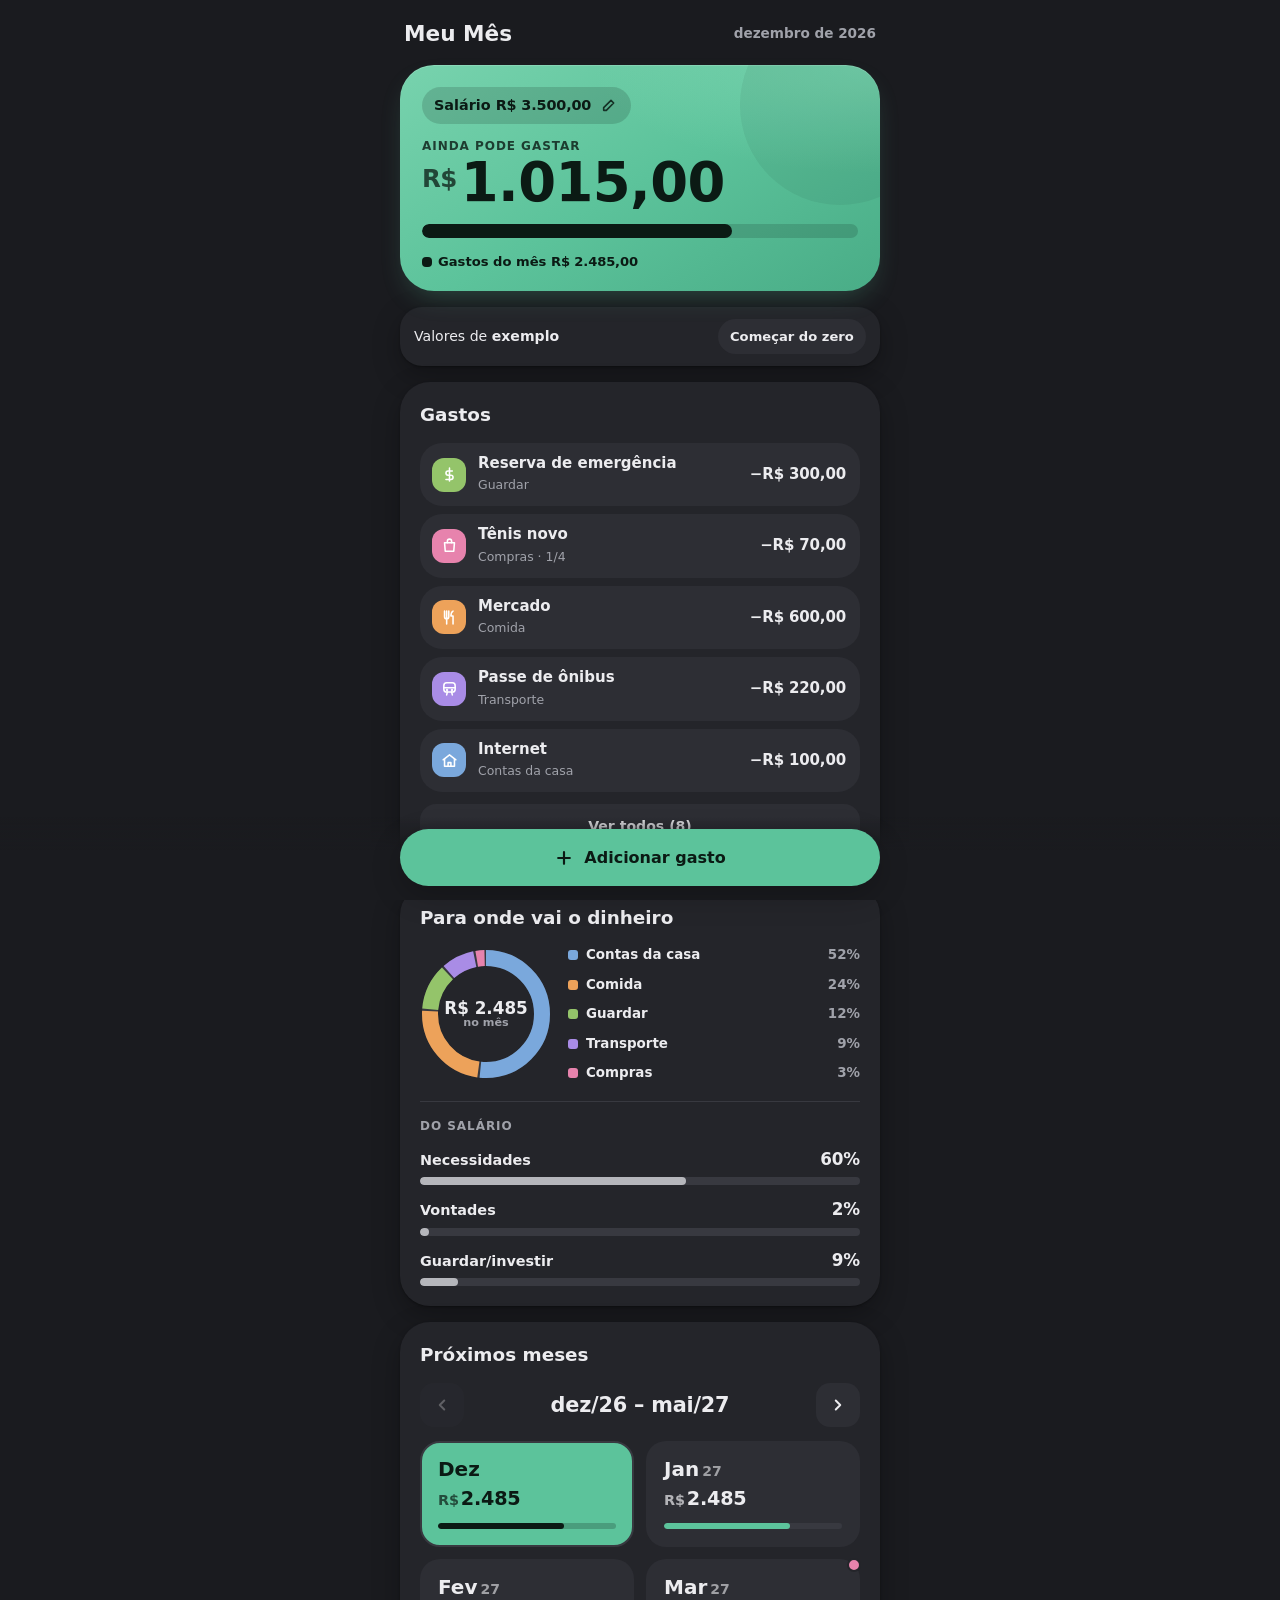
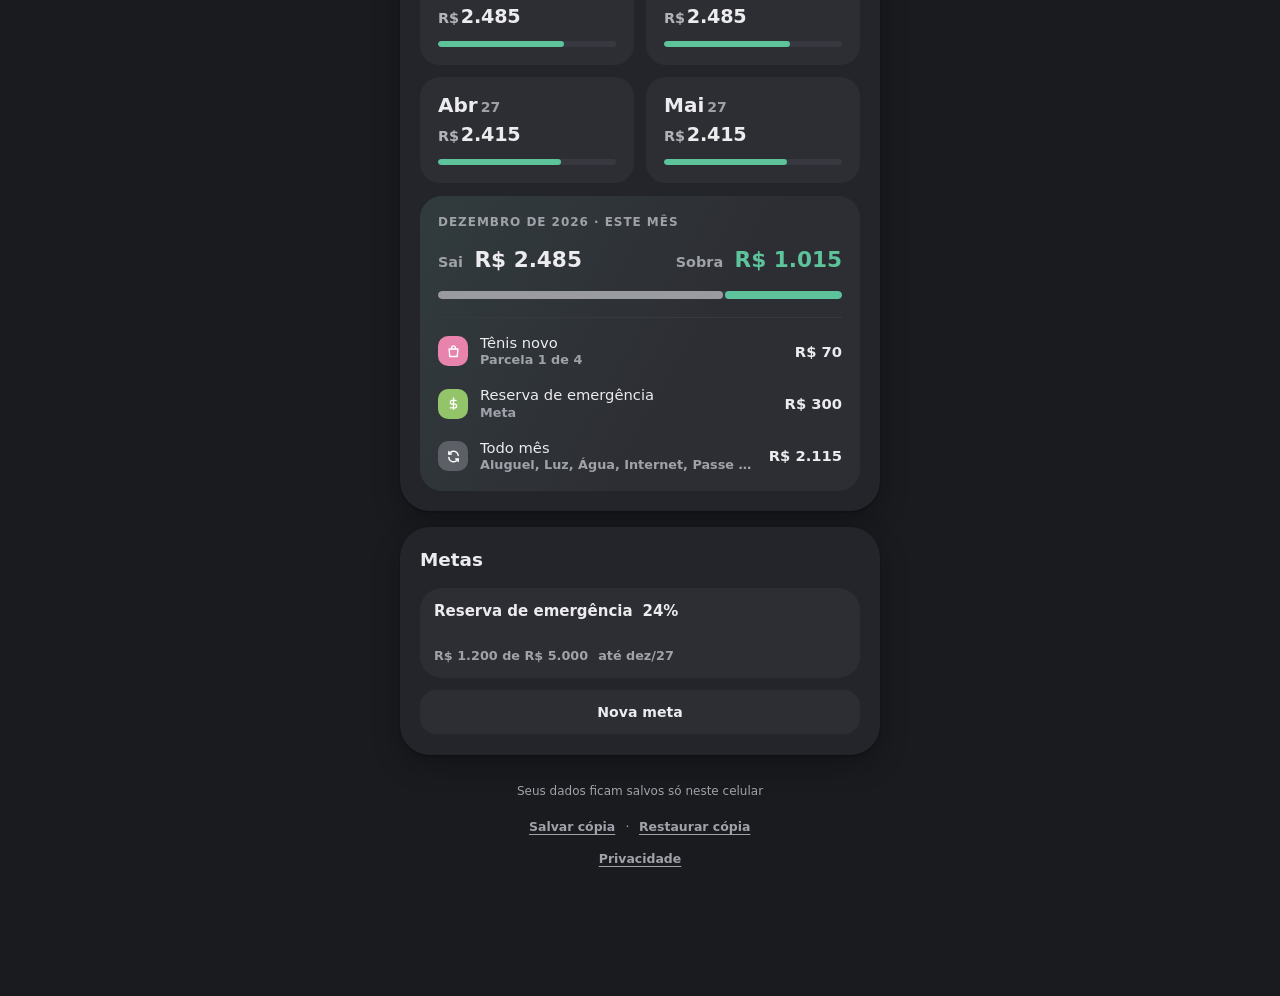
==== index.html @ 733c0461 "Meu Mês: app de controle do mês Código do app como está publicado hoje, num repositório novo, sem o " ====
<!doctype html>
<html lang="pt-BR">
<head>
<meta charset="utf-8">
<!-- segurança: o app só carrega o que vem do próprio site e não consegue mandar nada pra outro lugar -->
<meta http-equiv="Content-Security-Policy" content="default-src 'self'; script-src 'self'; style-src 'self' 'unsafe-inline'; img-src 'self'; font-src 'self'; connect-src 'self'; manifest-src 'self'; worker-src 'self'; object-src 'none'; base-uri 'none'; form-action 'none'">
<meta name="viewport" content="width=device-width,initial-scale=1,viewport-fit=cover,interactive-widget=resizes-content">
<meta name="theme-color" content="#1a1b1f">
<meta name="color-scheme" content="dark">
<meta name="description" content="Seu salário, seus gastos, pra onde vai o dinheiro, os próximos meses e suas metas.">
<meta name="apple-mobile-web-app-capable" content="yes">
<meta name="mobile-web-app-capable" content="yes">
<meta name="apple-mobile-web-app-status-bar-style" content="black-translucent">
<meta name="apple-mobile-web-app-title" content="Meu Mês">
<link rel="manifest" href="manifest.webmanifest">
<link rel="icon" type="image/png" sizes="192x192" href="icon-192.png">
<link rel="apple-touch-icon" href="apple-touch-icon.png">
<style>:root{padding-top:env(safe-area-inset-top,0px);padding-bottom:env(safe-area-inset-bottom,0px)}body{margin:0;font:14px system-ui,sans-serif}img{max-width:100%}[hidden]{display:none!important}</style>
<title>Meu Mês</title>
<link rel="stylesheet" href="fonts/fontes.css">
<style>
/* Layout: uma coluna de cartões bem arredondados, saldo no topo, ação fixa embaixo do polegar */
:root{
  --bg:#1a1b1f; --surface:#24252a; --surface-2:#2d2e34; --ink:#ececef; --muted:#a0a2aa; --line:#383940;
  --accent:#f1f1f3; --accent-ink:#141518; --accent-soft:#2a2b30;
  --hero:#5cc39b; --hero-hi:#93e2c0; --hero-lo:#3a9a76; --hero-ink:#0b1a14; --hero-neg:#663600; --warn:#e9a24e; --warn-soft:#3a2a16; --bad:#f0a750; --bad-soft:#3a2a16;
  --c-contas:#7aa8dc; --c-comida:#eda25a; --c-transporte:#a98ce6; --c-pessoal:#cfa58a; --c-compras:#e783ad; --c-lazer:#5cc6c0; --c-reserva:#94c46a; --c-investir:#dcbd6a;
  --c-saude:#66d0a0; --c-educacao:#97a3f2; --c-dividas:#a3afc2; --c-projetos:#cf93e3; --c-assinaturas:#5ec4e4; --c-outros:#5d5f67;
  --shadow:0 1px 2px rgba(0,0,0,.3),0 10px 28px rgba(0,0,0,.28);
  --display:"Bricolage Grotesque",ui-rounded,"SF Pro Rounded",system-ui,sans-serif;
  --body:"Plus Jakarta Sans",system-ui,-apple-system,"Segoe UI",sans-serif;
  --r-xl:30px; --r-lg:22px; --r-md:16px; --r-pill:999px;
  --spring:cubic-bezier(.34,1.56,.64,1);
  color-scheme:dark;
}

*{box-sizing:border-box}
body{background:var(--bg);color:var(--ink);font-family:var(--body);font-size:15px;line-height:1.45;-webkit-tap-highlight-color:transparent;
  padding-left:max(16px,env(safe-area-inset-left,0px));padding-right:max(16px,env(safe-area-inset-right,0px))}
.wrap{max-width:480px;margin:0 auto;padding-block:18px 120px;display:flex;flex-direction:column;gap:16px}
h1,h2,h3{font-family:var(--display);margin:0;text-wrap:balance}
.num{font-family:var(--display);font-variant-numeric:tabular-nums;letter-spacing:-.01em}
button{font:inherit;color:inherit;border:0;background:none;cursor:pointer}
button:focus-visible,input:focus-visible{outline:3px solid var(--accent);outline-offset:2px}

/* clique que afunda e volta */
.press{transition:transform .38s var(--spring),background-color .2s,box-shadow .2s;will-change:transform;touch-action:manipulation}
.press.down{transform:scale(.92);transition:transform .09s ease-out}
.press.down.soft{transform:scale(.97)}

.top{display:flex;align-items:center;justify-content:space-between;gap:12px;padding-inline:4px}
.top h1{font-size:1.35rem;font-weight:800}
.top .mes{color:var(--muted);font-size:.85rem;font-weight:600}

.card{background:var(--surface);border-radius:var(--r-xl);box-shadow:var(--shadow);padding:20px}

/* saldo */
.hero{background:radial-gradient(100% 80% at 100% 0%,color-mix(in srgb,var(--hero-hi) 45%,transparent) 0%,transparent 60%),linear-gradient(150deg,color-mix(in srgb,var(--hero-hi) 50%,var(--hero)) 0%,var(--hero) 50%,color-mix(in srgb,var(--hero-lo) 55%,var(--hero)) 100%);box-shadow:inset 0 1px 0 rgba(255,255,255,.16),0 12px 28px -10px color-mix(in srgb,var(--hero) 32%,transparent);color:var(--hero-ink);border-radius:34px;padding:22px 22px 20px;display:flex;flex-direction:column;gap:14px;position:relative;overflow:hidden}
.hero::after{content:"";position:absolute;right:-60px;top:-60px;width:200px;height:200px;border-radius:50%;background:currentColor;opacity:.06;pointer-events:none}
.sal-btn{display:flex;align-items:center;gap:10px;align-self:flex-start;background:rgba(0,0,0,.14);border-radius:var(--r-pill);padding:8px 14px 8px 12px;font-weight:600;font-size:.9rem;color:inherit}
.sal-btn svg{width:16px;height:16px;opacity:.85}
.lbl{font-size:.75rem;font-weight:700;letter-spacing:.08em;text-transform:uppercase;opacity:.8}
.big{font-size:clamp(2.6rem,12vw,3.4rem);font-weight:800;line-height:1}
.big small{font-size:.45em;font-weight:700;opacity:.75;margin-right:4px;vertical-align:.55em}
.bar{display:flex;height:14px;border-radius:var(--r-pill);overflow:hidden;background:color-mix(in srgb,currentColor 16%,transparent);gap:2px}
.bar span{display:block;height:100%;transition:width .7s cubic-bezier(.22,1,.36,1);border-radius:var(--r-pill)}
.bar .b-fix,.legend .i-fix{background:currentColor}
.legend{display:flex;flex-wrap:wrap;gap:6px 16px;font-size:.82rem;font-weight:600}
.legend i{display:inline-block;width:10px;height:10px;border-radius:4px;margin-right:6px;vertical-align:-1px}
.hero.neg .big{color:var(--hero-neg)}

.example{display:flex;gap:10px;align-items:center;background:var(--surface);box-shadow:var(--shadow);color:var(--ink);border-radius:var(--r-lg);padding:12px 14px;font-size:.88rem}
.example button{margin-left:auto;flex:none;background:var(--surface-2);border-radius:var(--r-pill);padding:8px 12px;font-weight:700;font-size:.82rem}

/* seções */
.sec-head{display:flex;align-items:center;gap:12px;width:100%;text-align:left}
.sec-head h2{font-size:1.15rem;font-weight:700}
.sec-head p{margin:2px 0 0;color:var(--muted);font-size:.85rem}
.sec-head .grow{flex:1;min-width:0}
.chev{width:38px;height:38px;border-radius:14px;background:var(--surface-2);display:grid;place-items:center;flex:none}
.chev svg{transition:transform .45s var(--spring)}
.open .chev svg{transform:rotate(180deg)}
.collapse{display:grid;grid-template-rows:0fr;transition:grid-template-rows .5s cubic-bezier(.22,1,.36,1)}
.open .collapse{grid-template-rows:1fr}
.collapse>div{overflow:hidden;min-height:0}

@keyframes rise{to{opacity:1;transform:none}}
.row .dot.investir{background:linear-gradient(140deg,#e2c46f,#8c6a1c)!important;box-shadow:inset 0 1px 0 rgba(255,255,255,.35)}

/* listas */
.list{display:flex;flex-direction:column;gap:8px;margin-top:14px}
.row{display:flex;align-items:center;gap:12px;padding:10px 14px 10px 12px;border-radius:var(--r-lg);background:var(--surface-2);animation:rise .4s cubic-bezier(.22,1,.36,1) both}
.row.leaving{animation:leave .3s ease-in forwards}
@keyframes leave{to{opacity:0;transform:scale(.9);height:0;padding-block:0;margin-block:-4px}}
.row .dot{width:34px;height:34px;border-radius:12px;display:grid;place-items:center;color:#fff;flex:none}
.row .dot svg{width:17px;height:17px}
.row .tx{flex:1;min-width:0}
.row .tx b{display:block;font-weight:600;overflow:hidden;text-overflow:ellipsis;white-space:nowrap}
.row .tx span{font-size:.78rem;color:var(--muted)}
.row .val{font-weight:700}
.x{width:34px;height:34px;border-radius:12px;display:grid;place-items:center;color:var(--muted);flex:none}
.x:hover{background:var(--line)}
.empty{color:var(--muted);font-size:.88rem;padding:14px;border:2px dashed var(--line);border-radius:var(--r-lg);text-align:center}
.mini-actions{display:flex;gap:8px;margin-top:12px;flex-wrap:wrap}
.chip-btn{background:var(--surface-2);border-radius:var(--r-pill);padding:10px 14px;font-weight:600;font-size:.86rem;display:inline-flex;gap:6px;align-items:center}
.chip-btn svg{width:16px;height:16px}
.chip-btn.primary{background:var(--accent-soft);color:var(--ink)}

/* barra inferior */
.dock{position:fixed;left:0;right:0;bottom:0;padding:12px max(16px,env(safe-area-inset-right,0px)) calc(14px + env(safe-area-inset-bottom,0px)) max(16px,env(safe-area-inset-left,0px));
  background:linear-gradient(to top,var(--bg) 60%,transparent);z-index:5}
.dock .in{max-width:480px;margin:0 auto;display:flex;gap:10px}
.fab{flex:1;background:var(--hero);color:var(--hero-ink);border-radius:var(--r-pill);padding:17px 20px;font-weight:700;font-size:1rem;display:flex;align-items:center;justify-content:center;gap:10px;box-shadow:0 10px 30px rgba(0,0,0,.22)}
.fab svg{width:20px;height:20px}
.fab.ghost{flex:none;width:58px;padding:0;background:var(--surface);color:var(--ink);box-shadow:var(--shadow)}

/* bottom sheet */
.scrim{position:fixed;inset:0;background:rgba(0,0,0,.45);opacity:0;pointer-events:none;transition:opacity .3s;z-index:20}
.scrim.on{opacity:1;pointer-events:auto}
/* com o teclado do celular aberto, a janela fica em cima dele (--teclado) e nunca mais alta que o que sobra de tela (--visivel) */
.sheet{position:fixed;left:0;right:0;bottom:var(--teclado,0px);z-index:21;transform:translateY(105%);visibility:hidden;transition:transform .5s cubic-bezier(.22,1,.36,1),visibility 0s .5s,bottom .25s ease-out;
  padding-left:env(safe-area-inset-left,0px);padding-right:env(safe-area-inset-right,0px)}
.sheet.on{transform:none;visibility:visible;transition:transform .5s cubic-bezier(.22,1,.36,1),bottom .25s ease-out}
.sheet .in{max-width:520px;margin:0 auto;background:var(--surface);border-radius:32px 32px 0 0;padding:10px 20px calc(22px + env(safe-area-inset-bottom,0px));display:flex;flex-direction:column;gap:16px;max-height:min(88vh,calc(var(--visivel,100vh) - 16px));overflow:auto}
.teclado .sheet .in{padding-bottom:16px}
.grab{width:44px;height:5px;border-radius:9px;background:var(--line);margin:4px auto 0}
.sheet h3{font-size:1.3rem}
.seg{display:flex;background:var(--surface-2);border-radius:var(--r-pill);padding:4px;position:relative}
.seg button{flex:1;padding:11px 8px;border-radius:var(--r-pill);font-weight:700;font-size:.88rem;position:relative;z-index:1;color:var(--muted);transition:color .25s}
.seg button[aria-pressed="true"]{color:var(--ink)}
.seg .pill{position:absolute;top:4px;bottom:4px;left:4px;width:calc(50% - 4px);background:var(--surface);border-radius:var(--r-pill);box-shadow:var(--shadow);transition:transform .42s cubic-bezier(.34,1.12,.64,1)}
.seg.right .pill{transform:translateX(100%)}
.seg.three .pill{width:calc((100% - 8px)/3)}
.seg.three button{padding-inline:4px;font-size:.84rem}
.field{display:flex;flex-direction:column;gap:6px}
.field label{font-size:.8rem;font-weight:700;color:var(--muted)}
.field input{font:inherit;color:var(--ink);background:var(--surface-2);border:2px solid transparent;border-radius:var(--r-md);padding:14px 16px;font-size:1rem;width:100%;transition:border-color .2s}
.field input:focus{border-color:var(--accent);outline:none}
.money{position:relative}
.money span{position:absolute;left:16px;top:50%;transform:translateY(-50%);font-weight:700;color:var(--muted);font-family:var(--display);font-size:1.3rem}
.money input{padding-left:52px;font-family:var(--display);font-size:1.6rem;font-weight:700}
.chips{display:flex;flex-wrap:wrap;gap:8px}
.chips button{display:inline-flex;align-items:center;gap:7px;padding:9px 13px 9px 9px;border-radius:var(--r-pill);background:var(--surface-2);font-weight:600;font-size:.86rem;border:2px solid transparent}
.chips button i{width:22px;height:22px;border-radius:8px;display:grid;place-items:center;color:#fff}
.chips button i svg{width:13px;height:13px}
/* a área escolhida fica na cor dela; o foco do teclado é tracejado, pra não parecer escolhida */
.chips button[aria-pressed="true"]{border-color:var(--cc,var(--ink));background:color-mix(in srgb,var(--cc,var(--ink)) 24%,var(--surface-2));font-weight:700}
.chips button:focus-visible{outline:2px dashed var(--muted);outline-offset:3px}
.chips button.realce{animation:realce .6s var(--spring)}
@keyframes realce{40%{transform:scale(1.08)}}
#gAreaLbl.pick{color:var(--warn)}
.go{background:var(--hero);color:var(--hero-ink);border-radius:var(--r-pill);padding:17px;font-weight:700;font-size:1rem}
.go:disabled{opacity:.45}

.toast{position:fixed;left:50%;bottom:calc(96px + env(safe-area-inset-bottom,0px));transform:translate(-50%,20px);opacity:0;background:var(--ink);color:var(--bg);padding:11px 18px;border-radius:var(--r-pill);font-weight:600;font-size:.88rem;transition:all .4s var(--spring);z-index:30;pointer-events:none;white-space:nowrap}
.toast.on{opacity:1;transform:translate(-50%,0)}
.teclado .toast{bottom:calc(var(--teclado) + 16px)}
.save{font-size:.75rem;color:var(--muted);text-align:center}
.save.erro{color:var(--bad);font-weight:700}


/* planejar */
[hidden]{display:none!important}
.plan-body{display:flex;flex-direction:column;gap:14px;margin-top:14px}
.row2{display:grid;grid-template-columns:1fr 1fr;gap:10px}
.row2>*{min-width:0}
.field select{font:inherit;color:var(--ink);background:var(--surface-2);border:2px solid transparent;border-radius:var(--r-md);padding:14px 16px;font-size:1rem;width:100%;-webkit-appearance:none;appearance:none}
.field select:focus{border-color:var(--accent);outline:none}
.field input[type="month"]{min-height:54px}
.field .opt{font-weight:500;opacity:.75}
.pctf{position:relative}
.pctf input{padding-right:64px}
.pctf span{position:absolute;right:14px;top:50%;transform:translateY(-50%);font-size:.8rem;font-weight:700;color:var(--muted);pointer-events:none}
.stepper{display:flex;align-items:center;gap:6px;background:var(--surface-2);border-radius:var(--r-md);padding:5px}
.stepper button{width:44px;height:44px;border-radius:13px;background:var(--surface);display:grid;place-items:center;flex:none;box-shadow:var(--shadow)}
.stepper button svg{width:18px;height:18px}
.stepper output{flex:1;text-align:center;font-family:var(--display);font-weight:800;font-size:1.35rem;font-variant-numeric:tabular-nums}
.res{border-radius:var(--r-lg);padding:16px;background:linear-gradient(120deg,color-mix(in srgb,var(--hero) 9%,var(--surface-2)),var(--surface-2) 60%);display:flex;flex-direction:column;gap:6px;min-width:0}
.res .lbl{color:var(--muted);opacity:1}
.big2{font-family:var(--display);font-size:clamp(1.8rem,8.5vw,2.3rem);font-weight:800;line-height:1.05}
.res p{margin:0;color:var(--muted);font-size:.86rem}
.res p b{color:var(--ink)}
/* meta: o mês no meio e, embaixo, um andar pra cada coisa, separados por uma linha; o último é quanto sobra */
#tRes>.lbl,#tRes>.big2{text-align:center}
.andares{margin-top:8px}
.andares>div{display:flex;justify-content:space-between;align-items:baseline;gap:12px;padding:11px 2px;border-top:1px solid var(--line)}
.andares span{font-size:.9rem;font-weight:600;color:var(--muted)}
.andares b{font-size:1.15rem;font-weight:800;white-space:nowrap}
.andares .fim b{color:var(--hero)}
.andares .neg b{color:var(--bad)}
.chart{display:flex;align-items:flex-end;gap:3px;height:96px;margin-top:8px}
.chart span{flex:1;min-width:2px;border-radius:6px 6px 3px 3px;transition:height .6s cubic-bezier(.22,1,.36,1)}
.chart-x{display:flex;justify-content:space-between;font-size:.72rem;color:var(--muted);font-weight:600}
.leg2{display:flex;gap:14px;font-size:.78rem;color:var(--muted);font-weight:600;flex-wrap:wrap}
.leg2 i{display:inline-block;width:10px;height:10px;border-radius:4px;margin-right:6px;vertical-align:-1px}

.row.off{opacity:.55}
.mes-btn{display:flex;align-items:center;gap:10px;width:100%;background:var(--surface-2);border-radius:var(--r-md);padding:15px 16px;font-weight:600;font-size:1rem;text-align:left;border:2px solid transparent}
/* o mês quebra linha em tela estreita em vez de sumir cortado */
.mes-btn span{flex:1;min-width:0;overflow-wrap:break-word}
.mes-btn span::first-letter{text-transform:uppercase}
.mes-btn svg{width:19px;height:19px;color:var(--muted);flex:none}
.ano-nav{display:flex;align-items:center;justify-content:space-between;gap:10px}
.ano-nav b{font-family:var(--display);font-size:clamp(1.05rem,5vw,1.3rem);font-weight:800;white-space:nowrap}
.nav{width:44px;height:44px;border-radius:14px;background:var(--surface-2);display:grid;place-items:center;flex:none}
.nav svg{width:18px;height:18px}
.nav:disabled{opacity:.3}
/* tela bem estreita: botões e texto menores pra o período caber entre as setas */
@media (max-width:320px){.ano-nav{gap:6px}.ano-nav .nav{width:36px;height:36px;border-radius:12px}.ano-nav b{font-size:.92rem}}
.meses{display:grid;grid-template-columns:repeat(3,1fr);gap:8px}
.meses button{border-radius:var(--r-md);background:var(--surface-2);padding:15px 0;font-weight:700;font-size:.95rem;text-transform:capitalize;border:2px solid transparent}
.meses button.hoje{border-color:var(--line)}
.meses button.sel{background:var(--hero);color:var(--hero-ink)}
.meses button:disabled{opacity:.3}
.res .big2.neg{color:var(--bad)}
/* detalhe do mês: numa linha, quanto sai e quanto sobra; a barra embaixo mostra a proporção.
   Os dois ficam sempre lado a lado: quando não cabem, o app diminui um pouco a letra (só numa tela estreita demais um desce) */
#cDet{gap:12px;padding:18px}
.dres{display:flex;justify-content:space-between;align-items:baseline;gap:1.1em;font-size:.9rem;font-weight:600;color:var(--muted)}
.dres>span{white-space:nowrap}
.dres.quebra{flex-wrap:wrap;row-gap:4px}
.dres b{margin-left:.3em;font-family:var(--display);font-size:1.5em;font-weight:800;color:var(--ink);font-variant-numeric:tabular-nums}
.dres .sb b{color:var(--hero)}
.dres.neg .sb b{color:var(--bad)}
.split-bar{display:flex;gap:2px;height:8px;border-radius:var(--r-pill);overflow:hidden;background:var(--line);margin:4px 0 2px}
.split-bar span{display:block;height:100%;border-radius:var(--r-pill);transition:width .6s cubic-bezier(.22,1,.36,1)}
.d-gasto{background:color-mix(in srgb,var(--ink) 55%,transparent)}
.d-sobra{background:var(--hero)}
.d-falta{background:var(--bad)}
/* os gastos do mês: um embaixo do outro, com folga, separados do resumo por uma linha */
.mini{display:flex;flex-direction:column;gap:18px;margin-top:4px;padding-top:16px;border-top:1px solid var(--line)}
.mini div{display:flex;align-items:center;gap:12px;font-size:.92rem;min-width:0}
.mini i{width:30px;height:30px;border-radius:10px;display:grid;place-items:center;color:#fff;flex:none}
.mini i svg{width:15px;height:15px}
.mini .t{flex:1;min-width:0;display:flex;flex-direction:column;line-height:1.25;overflow-wrap:break-word}
.mini .t small{font-size:.8rem;color:var(--muted);font-weight:600}
/* nada some cortado: o nome quebra linha; só a lista do "Todo mês" termina em reticências */
.mini .t small.lista{white-space:nowrap;overflow:hidden;text-overflow:ellipsis}
@media (max-width:340px){.mini i{display:none}}
.mini b{font-variant-numeric:tabular-nums;white-space:nowrap}
.sub-h{font-size:1.05rem;font-weight:700;margin-top:6px}
.money.sm input{font-size:1.2rem;padding-left:46px}
.money.sm span{font-size:1rem}

.sheet-top{display:flex;align-items:center;gap:12px;min-width:0}
.sheet-top h3{flex:1;min-width:0}
.back{display:inline-flex;align-items:center;gap:4px;background:var(--surface-2);border-radius:var(--r-pill);padding:9px 14px 9px 9px;font-weight:700;font-size:.88rem;flex:none}
.back svg{width:18px;height:18px}
.sheet .in{box-shadow:0 -12px 40px rgba(0,0,0,.12);transform-origin:50% 0;transition:transform .45s cubic-bezier(.22,1,.36,1),filter .45s}
/* janela que ficou atrás de outra: recua e apaga um pouco */
.sheet.atras{pointer-events:none}
.sheet.atras .in{transform:scale(.94) translateY(-10px);filter:brightness(.55)}
/* janelas do gasto: o Voltar e o botão principal ficam sempre à vista; só o meio rola */
.sheet .in.fixo{overflow:hidden}
.fixo .corpo{flex:1 1 auto;min-height:0;overflow:auto;display:flex;flex-direction:column;gap:16px;margin:-4px -20px;padding:4px 20px}
.fixo .pe{flex:none;display:flex;flex-direction:column;gap:12px}
.fixo .corpo.mais{-webkit-mask-image:linear-gradient(#000 calc(100% - 36px),transparent);mask-image:linear-gradient(#000 calc(100% - 36px),transparent)}
#gVMLbl{font-size:.88rem}
#gVMLbl b{color:var(--ink);font-family:var(--display);font-weight:800}
.parc-opts{display:flex;flex-direction:column;gap:14px}
.parc-res{display:flex;flex-direction:column;gap:10px;border-radius:var(--r-md);padding:16px 18px;background:linear-gradient(120deg,color-mix(in srgb,var(--hero) 9%,var(--surface-2)),var(--surface-2) 60%);font-size:.98rem;color:var(--muted)}
.parc-res[hidden]{display:none}
.parc-res>b{color:var(--ink);font-family:var(--display);font-size:1.4rem;line-height:1.15}
.parc-res .pr-l{display:flex;flex-wrap:wrap;justify-content:space-between;align-items:center;gap:6px 16px}
.parc-res .pr-l b{color:var(--ink);font-weight:700}
.parc-res .pr-m{display:inline-flex;align-items:center;gap:6px;font-weight:700;color:var(--ink);white-space:nowrap}
.parc-res .pr-m svg{width:17px;height:17px;color:var(--muted)}
.parc-res small{font-size:.86rem}
.so-leitor{position:absolute;width:1px;height:1px;overflow:hidden;clip-path:inset(50%);white-space:nowrap}
/* como você paga: mais espaço entre as partes e letra maior, pra ler sem esforço */
#sheetPag .corpo,#sheetPag .parc-opts{gap:30px}
#sheetPag .field{gap:10px}
#sheetPag .field label{font-size:.92rem}
/* o valor em destaque, pra ver bem o número, com mais folga até os botões */
#sheetPag #gVMF{gap:14px}
#sheetPag #gVMLbl{font-size:1.12rem}
#sheetPag #gVMLbl b{font-family:var(--display);font-size:1.15em;color:var(--ink)}
#sheetPag .seg button{padding-block:14px}
#sheetPag .seg:not(.three) button{font-size:.95rem}
.sec-head{padding:0}
.ver-todos{display:block;width:100%;margin-top:12px;padding:12px;border-radius:var(--r-md);background:var(--surface-2);font-weight:700;font-size:.88rem;color:var(--ink)}

/* para onde vai o dinheiro */
.onde{display:grid;grid-template-columns:132px 1fr;gap:16px;align-items:center;margin-top:14px}
.donut{position:relative;width:132px;height:132px}
.donut svg{width:100%;height:100%;transform:rotate(-90deg)}
.donut circle{fill:none;stroke-width:16;transition:stroke-dasharray .6s cubic-bezier(.22,1,.36,1),stroke-dashoffset .6s cubic-bezier(.22,1,.36,1)}
.donut .c{position:absolute;inset:0;display:flex;flex-direction:column;align-items:center;justify-content:center;text-align:center;line-height:1.1}
.donut .c b{font-family:var(--display);font-weight:800;font-size:1.05rem;font-variant-numeric:tabular-nums}
.donut .c span{font-size:.7rem;color:var(--muted);font-weight:600}
.leg-onde{display:flex;flex-direction:column;gap:10px;min-width:0;margin:0;padding:0;list-style:none}
.leg-onde li{display:flex;align-items:center;gap:8px;min-width:0}
.leg-onde i{width:10px;height:10px;border-radius:3px;flex:none}
.leg-onde b{flex:1;min-width:0;font-size:.84rem;font-weight:700;overflow:hidden;text-overflow:ellipsis;white-space:nowrap}
.leg-onde small{font-size:.84rem;color:var(--muted);font-weight:700;font-variant-numeric:tabular-nums;white-space:nowrap}
.onde .empty{grid-column:1/-1}
/* tela estreita: a rosca diminui pra legenda caber inteira e, mais estreita ainda, a legenda vai pra baixo */
@media (max-width:380px){.onde{grid-template-columns:116px 1fr;gap:14px}.donut{width:116px;height:116px}.donut .c b{font-size:.95rem}}
@media (max-width:340px){.onde{grid-template-columns:1fr;justify-items:center}.leg-onde{width:100%}}
/* embaixo da rosca: uma barra por grupo; a barra inteira é o salário e enche até a porcentagem que o grupo leva */
.grupos{display:flex;flex-direction:column;gap:12px;margin-top:18px;padding-top:16px;border-top:1px solid var(--line)}
.grupos .lbl{color:var(--muted);opacity:1}
.gb .gl{display:flex;justify-content:space-between;align-items:baseline;gap:8px;font-size:.9rem;font-weight:700}
.gb .gl b{font-size:1.05rem;font-weight:800;white-space:nowrap}
.gb .gt{height:8px;border-radius:var(--r-pill);background:var(--line);margin-top:6px;overflow:hidden}
.gb .gt span{display:block;height:100%;border-radius:inherit;background:var(--ink);opacity:.7;transition:width .6s cubic-bezier(.22,1,.36,1)}
.gb.over .gl b{color:var(--bad)}
.gb.over .gt span{background:var(--bad);opacity:1}

/* próximos meses: um cartão por mês com quanto sai; um pontinho no canto marca o mês em que acaba parcela ou bate meta */
.cmeses{display:grid;grid-template-columns:repeat(2,1fr);gap:12px}
.cmeses button{position:relative;display:flex;flex-direction:column;align-items:flex-start;gap:5px;min-width:0;padding:15px 16px 16px;border-radius:20px;background:var(--surface-2);border:2px solid transparent;text-align:left}
.cmeses button.hoje{border-color:var(--line)}
.cmeses .cm{font-family:var(--display);font-size:1.25rem;font-weight:800;line-height:1.1;text-transform:capitalize}
.cmeses .cm small{font-size:.7em;font-weight:700;opacity:.6;margin-left:3px}
.cmeses .cv{font-size:clamp(1rem,4.6vw,1.2rem);font-weight:700;white-space:nowrap;max-width:100%}
.cmeses .cv small{font-size:.75em;opacity:.7;margin-right:2px}
.cmeses .cv.over{color:var(--bad)}
.cmeses .cmt{display:block;align-self:stretch;height:6px;border-radius:9px;background:var(--line);overflow:hidden;margin-top:5px}
.cmeses .cmt span{display:block;height:100%;border-radius:inherit;background:var(--hero);transition:width .5s cubic-bezier(.22,1,.36,1)}
.cmeses .cmt span.over{background:var(--bad)}
.cmeses .cdots{position:absolute;top:-3px;right:-3px;display:flex;gap:2px}
.cmeses .cdots i{width:14px;height:14px;border-radius:50%;background:var(--c-compras);border:2px solid var(--surface)}
.cmeses .cdots i.cmeta{background:var(--c-investir)}
.cmeses button.sel{background:var(--hero);color:var(--hero-ink)}
.cmeses button.sel .cv.over{color:var(--hero-neg)}
.cmeses button.sel .cmt{background:color-mix(in srgb,currentColor 22%,transparent)}
.cmeses button.sel .cmt span{background:currentColor}
.cmeses button.sel .cmt span.over{background:var(--hero-neg)}

/* janela de gasto */
/* o quanto sobra: maior e com folga do botão */
.depois{margin:4px 0 14px;font-size:1.05rem;color:var(--muted);text-align:center;min-height:1.3em}
.depois:empty{display:none}
.depois b{color:var(--ink);font-size:1.1em}
.depois.neg,.depois.neg b{color:var(--bad)}
.apagar{padding:12px;border-radius:var(--r-pill);font-weight:700;font-size:.92rem;color:var(--bad);margin-top:-6px}
@media (prefers-reduced-motion:reduce){*,*::before,*::after{animation-duration:.01ms!important;transition-duration:.01ms!important}}

.row{cursor:pointer}
.row .val{white-space:nowrap;flex:none}
.chip-btn:disabled{opacity:.45;cursor:default}
.toast{white-space:normal;width:max-content;max-width:calc(100vw - 32px);text-align:center}
.toast.on.acao{pointer-events:auto}
.toast.acao{display:flex;align-items:center;gap:12px;padding:8px 8px 8px 18px}
.toast button{background:color-mix(in srgb,currentColor 16%,transparent);border-radius:var(--r-pill);padding:7px 13px;font-weight:800;color:inherit}
.stepper button{-webkit-user-select:none;user-select:none;-webkit-touch-callout:none}
.hero .add-sal{align-self:flex-start;background:var(--hero-ink);color:var(--hero);border-radius:var(--r-pill);padding:10px 16px;font-weight:700;font-size:.9rem}

.install{display:flex;gap:10px;align-items:center;background:var(--surface);box-shadow:var(--shadow);border-radius:var(--r-lg);padding:12px 14px;font-size:.88rem}
.install.passos{align-items:flex-start}
.install .it{flex:1;min-width:0;line-height:1.4}
.install b{font-weight:700}
.install ol{margin:6px 0 0;padding-left:1.25em;display:grid;gap:5px}
.install .ic{display:inline-grid;place-items:center;width:22px;height:22px;border-radius:7px;background:var(--surface-2);vertical-align:-6px;margin-inline:1px}
.install .ic svg{width:14px;height:14px}
.install .go{padding:10px 16px;font-size:.88rem;flex:none}
.install.passos .x{margin-top:-4px}
.copia #instLinkBox{display:contents}

/* lembrete de guardar, logo abaixo do saldo */
.lembrete{display:grid;grid-template-columns:auto 1fr auto;gap:8px 12px;align-items:center;background:var(--surface);box-shadow:var(--shadow);border-radius:var(--r-lg);padding:12px 6px 12px 12px}
.lembrete .li{width:36px;height:36px;border-radius:12px;display:grid;place-items:center;color:#fff;background:var(--c-reserva);grid-row:span 2;align-self:start}
.lembrete .li svg{width:18px;height:18px}
.lembrete p{margin:0;font-size:.88rem;font-weight:600;line-height:1.35}
.lembrete .x{grid-row:span 2;align-self:start;margin-top:-4px}
.lembrete .sim{grid-column:2;justify-self:start;background:var(--hero);color:var(--hero-ink);border-radius:var(--r-pill);padding:9px 15px;font-weight:700;font-size:.86rem}

/* metas salvas */
.metas{display:flex;flex-direction:column;gap:8px;margin-top:14px}
.meta{display:flex;flex-direction:column;gap:8px;width:100%;text-align:left;padding:13px 14px;border-radius:var(--r-lg);background:var(--surface-2)}
.meta .mt,.meta .ms{display:flex;justify-content:space-between;align-items:baseline;gap:10px;min-width:0}
.meta .mt b{font-weight:700;overflow:hidden;text-overflow:ellipsis;white-space:nowrap;min-width:0}
.meta .mt .num{font-weight:800;flex:none}
.meta .mbar{display:block;height:8px;border-radius:var(--r-pill);background:var(--line);overflow:hidden}
.meta .mbar span{display:block;height:100%;border-radius:inherit;transition:width .6s cubic-bezier(.22,1,.36,1)}
.meta .ms{font-size:.8rem;color:var(--muted);font-weight:600}
.meta .ms span:last-child{flex:none}
.meta.feita .mt .num{color:var(--hero)}
.metas .empty{text-align:left}

/* cópia de segurança, discreta no rodapé */
.copia{display:flex;justify-content:center;align-items:center;gap:4px;margin-top:-18px;font-size:.78rem;color:var(--muted)}
.copia button{padding:8px 6px;font-weight:700;color:var(--muted);text-decoration:underline;text-underline-offset:3px}
/* no app instalado a cópia some. O Restaurar fica enquanto o app ainda não tem nada da pessoa (no iPhone ele não vê o que ficou no Safari),
   e os dois voltam se o celular não deixar salvar, que aí a cópia é o jeito de não perder nada */
.instalado .save:not(.erro)+.copia:not(.novo),.instalado .save:not(.erro)+.copia #bkSalvar,.instalado .save:not(.erro)+.copia #bkSalvar+span{display:none}
/* link da privacidade: fica sempre, até no app instalado */
.priv{margin:-18px 0 0;text-align:center;font-size:.78rem}
.priv a{display:inline-block;padding:8px 6px;font-weight:700;color:var(--muted);text-decoration:underline;text-underline-offset:3px}
</style>

</head>
<body>
<div class="wrap">
  <header class="top">
    <h1>Meu Mês</h1>
    <span class="mes" id="mes"></span>
  </header>


  <div class="install" id="inst" hidden>
    <div class="it" id="instTx"></div>
    <button class="go press" type="button" id="instBtn" hidden>Instalar</button>
    <button class="x press" type="button" id="instX" aria-label="Fechar"><svg width="16" height="16" viewBox="0 0 24 24" fill="none" stroke="currentColor" stroke-width="2.6" stroke-linecap="round"><path d="M6 6l12 12M18 6 6 18"/></svg></button>
  </div>
  <section class="hero" id="hero">
    <button class="sal-btn press" id="salBtn" type="button" aria-label="Editar salário">
      <span>Salário <span class="num" id="salTxt"></span></span>
      <svg viewBox="0 0 24 24" fill="none" stroke="currentColor" stroke-width="2.4" stroke-linecap="round" stroke-linejoin="round"><path d="M4 20h4L19 9l-4-4L4 16v4z"/></svg>
    </button>
    <div>
      <div class="lbl" id="livreLbl">Ainda pode gastar</div>
      <div class="big num" id="livre"></div>
    </div>
    <button class="add-sal press" id="addSal" type="button" hidden>Colocar meu salário</button>
    <div class="bar" aria-hidden="true"><span class="b-fix" id="bFix"></span></div>
    <div class="legend"><span><i class="i-fix"></i>Gastos do mês <span class="num" id="lFix"></span></span></div>
  </section>

  <div class="example" id="exBox" hidden>
    <span>Valores de <b>exemplo</b></span>
    <button class="press" id="exClear" type="button">Começar do zero</button>
  </div>

  <!-- aparece só enquanto o mês não tem nada pra guardar -->
  <div class="lembrete" id="lembrete" hidden>
    <span class="li"><svg viewBox="0 0 24 24" fill="none" stroke="currentColor" stroke-width="2.2" stroke-linecap="round" stroke-linejoin="round"><path d="M12 3v18M16 7H10a3 3 0 0 0 0 6h4a3 3 0 0 1 0 6H7"/></svg></span>
    <p>Guarde um pouco este mês</p>
    <button class="x press" type="button" id="lemX" aria-label="Agora não"><svg width="16" height="16" viewBox="0 0 24 24" fill="none" stroke="currentColor" stroke-width="2.6" stroke-linecap="round"><path d="M6 6l12 12M18 6 6 18"/></svg></button>
    <button class="sim press" type="button" id="lemSim"></button>
  </div>

  <section class="card">
    <div class="sec-head">
      <div class="grow">
        <h2>Gastos</h2>
      </div>
    </div>
    <div class="list" id="fixList"></div>
    <button class="ver-todos press soft" type="button" id="fixMais" hidden></button>
  </section>

  <!-- para onde vai o dinheiro: rosca por área + quanto do salário vai pra cada grupo -->
  <section class="card">
    <div class="sec-head">
      <div class="grow">
        <h2>Para onde vai o dinheiro</h2>
      </div>
    </div>
    <div class="onde" id="onde"></div>
    <div class="grupos" id="grupos"></div>
  </section>

  <section class="card">
    <div class="sec-head">
      <div class="grow">
        <h2>Próximos meses</h2>
      </div>
    </div>
    <div class="plan-body">
      <div class="ano-nav">
        <button type="button" class="nav press" id="cPrev" aria-label="Meses anteriores"><svg viewBox="0 0 24 24" fill="none" stroke="currentColor" stroke-width="2.6" stroke-linecap="round" stroke-linejoin="round"><path d="m15 6-6 6 6 6"/></svg></button>
        <b class="num" id="cAno"></b>
        <button type="button" class="nav press" id="cNext" aria-label="Próximos meses"><svg viewBox="0 0 24 24" fill="none" stroke="currentColor" stroke-width="2.6" stroke-linecap="round" stroke-linejoin="round"><path d="m9 6 6 6-6 6"/></svg></button>
      </div>
      <div class="cmeses" id="cGrid"></div>
      <div class="res" id="cDet" aria-live="polite"></div>
    </div>
  </section>

  <section class="card" id="metaCard">
    <div class="sec-head">
      <div class="grow">
        <h2>Metas</h2>
      </div>
    </div>
    <div class="metas" id="metas"></div>
    <button class="ver-todos press soft" type="button" id="metaNova"></button>
  </section>

  <p class="save" id="saveTxt"></p>
  <div class="copia">
    <button type="button" class="press" id="bkSalvar">Salvar cópia</button><span aria-hidden="true">·</span><button type="button" class="press" id="bkAbrir">Restaurar cópia</button><span id="instLinkBox" hidden><span aria-hidden="true">·</span><button type="button" class="press" id="instLink">Instalar app</button></span>
    <input type="file" id="bkArq" accept=".json,application/json" hidden>
  </div>
  <p class="priv"><a href="privacidade.html">Privacidade</a></p>
</div>

<nav class="dock"><div class="in">
  <button class="fab press" type="button" data-add="fixo"><svg viewBox="0 0 24 24" fill="none" stroke="currentColor" stroke-width="2.6" stroke-linecap="round"><path d="M12 5v14M5 12h14"/></svg>Adicionar gasto</button>
</div></nav>

<div class="scrim" id="scrim"></div>

<!-- gasto em duas janelas: primeiro o valor, o que é e a área; depois, por cima, como paga -->
<form id="gForm">
<div class="sheet" id="sheetGasto" role="dialog" aria-modal="true" aria-labelledby="gTitle">
  <div class="in fixo">
    <div class="grab"></div>
    <div class="sheet-top"><button type="button" class="back press" data-back aria-label="Voltar"><svg viewBox="0 0 24 24" fill="none" stroke="currentColor" stroke-width="2.6" stroke-linecap="round" stroke-linejoin="round"><path d="m15 6-6 6 6 6"/></svg><span>Voltar</span></button><h3 id="gTitle">Novo gasto</h3></div>
    <div class="corpo">
      <div class="field">
        <label for="gValor">Valor</label>
        <div class="money"><span>R$</span><input id="gValor" inputmode="decimal" enterkeyhint="next" autocomplete="off" placeholder="0,00"></div>
      </div>
      <div class="field">
        <label for="gNome">O que é</label>
        <input id="gNome" enterkeyhint="next" autocomplete="off" placeholder="Ex.: mercado, tênis, conta de luz" maxlength="40">
      </div>
      <div class="field">
        <label id="gAreaLbl">Área</label>
        <div class="chips" id="gCats"></div>
      </div>
    </div>
    <div class="pe">
      <button class="go press" type="button" id="gProx">Próximo</button>
      <button class="apagar press" type="button" id="gDel" hidden>Apagar este gasto</button>
    </div>
  </div>
</div>

<div class="sheet" id="sheetPag" role="dialog" aria-modal="true" aria-labelledby="pTitle">
  <div class="in fixo">
    <div class="grab"></div>
    <div class="sheet-top"><button type="button" class="back press" data-back aria-label="Voltar"><svg viewBox="0 0 24 24" fill="none" stroke="currentColor" stroke-width="2.6" stroke-linecap="round" stroke-linejoin="round"><path d="m15 6-6 6 6 6"/></svg><span>Voltar</span></button><h3 id="pTitle">Como você paga</h3></div>
    <div class="corpo">
      <div class="seg three" id="gPagSeg">
        <span class="pill"></span>
        <button type="button" data-pag="unico" aria-pressed="true">Só um mês</button>
        <button type="button" data-pag="mes" aria-pressed="false">Todo mês</button>
        <button type="button" data-pag="parc" aria-pressed="false">Parcelado</button>
      </div>
      <div class="parc-opts" id="gParcOpts">
        <div class="field" id="gVMF">
          <label id="gVMLbl"></label>
          <div class="seg" id="gVMSeg">
            <span class="pill"></span>
            <button type="button" data-vm="total" aria-pressed="true">O total</button>
            <button type="button" data-vm="parc" aria-pressed="false">Cada parcela</button>
          </div>
        </div>
        <div class="field" id="gStepF">
          <label>Parcelas</label>
          <div class="stepper">
            <button type="button" class="press" id="gMenos" aria-label="Menos parcelas"><svg viewBox="0 0 24 24" fill="none" stroke="currentColor" stroke-width="2.6" stroke-linecap="round"><path d="M5 12h14"/></svg></button>
            <output id="gNum" aria-live="polite">3x</output>
            <button type="button" class="press" id="gMais" aria-label="Mais parcelas"><svg viewBox="0 0 24 24" fill="none" stroke="currentColor" stroke-width="2.6" stroke-linecap="round"><path d="M12 5v14M5 12h14"/></svg></button>
          </div>
        </div>
        <div class="parc-res" id="gParcRes" aria-live="polite"></div>
        <div class="field">
          <label for="gInicioBtn" id="gMesLbl">Sai do dinheiro de</label>
          <input id="gInicio" type="hidden">
          <button type="button" class="mes-btn press soft" id="gInicioBtn" data-mes-for="gInicio"><svg viewBox="0 0 24 24" fill="none" stroke="currentColor" stroke-width="2.2" stroke-linecap="round" stroke-linejoin="round"><rect x="3.5" y="5" width="17" height="15.5" rx="4"/><path d="M3.5 10h17M8 3v4M16 3v4"/></svg><span></span><svg viewBox="0 0 24 24" fill="none" stroke="currentColor" stroke-width="2.4" stroke-linecap="round" stroke-linejoin="round"><path d="m6 9 6 6 6-6"/></svg></button>
        </div>
        <div class="field" id="gVenceF">
          <label id="gVenceLbl">Primeira parcela vence em</label>
          <div class="seg" id="gVenceSeg" role="group" aria-labelledby="gVenceLbl">
            <span class="pill"></span>
            <button type="button" data-vence="0" aria-pressed="true"></button>
            <button type="button" data-vence="1" aria-pressed="false"></button>
          </div>
        </div>
        <div class="field" id="gJurosF">
          <label for="gJuros">Juros por mês <span class="opt">(opcional)</span></label>
          <div class="pctf"><input id="gJuros" inputmode="decimal" enterkeyhint="done" autocomplete="off" placeholder="0"><span>% ao mês</span></div>
        </div>
      </div>
    </div>
    <div class="pe">
      <p class="depois" id="gDepois" aria-live="polite"></p>
      <button class="go press" type="submit" id="gGo">Adicionar</button>
    </div>
  </div>
</div>
</form>

<div class="sheet" id="sheetMeta" role="dialog" aria-modal="true" aria-labelledby="tTitle">
  <form class="in" id="tForm">
    <div class="grab"></div>
    <div class="sheet-top"><button type="button" class="back press" data-back aria-label="Voltar"><svg viewBox="0 0 24 24" fill="none" stroke="currentColor" stroke-width="2.6" stroke-linecap="round" stroke-linejoin="round"><path d="m15 6-6 6 6 6"/></svg><span>Voltar</span></button><h3 id="tTitle">Nova meta</h3></div>
    <div class="field">
      <label for="tNome">Pra quê</label>
      <input id="tNome" enterkeyhint="next" autocomplete="off" placeholder="Ex.: reserva de emergência, viagem" maxlength="40">
    </div>
    <div class="field">
      <label for="tValor">Quero juntar</label>
      <div class="money"><span>R$</span><input id="tValor" inputmode="decimal" enterkeyhint="next" autocomplete="off" placeholder="5.000"></div>
    </div>
    <div class="row2">
      <div class="field">
        <label for="tMes">Guardo por mês</label>
        <div class="money sm"><span>R$</span><input id="tMes" inputmode="decimal" enterkeyhint="next" autocomplete="off" placeholder="300"></div>
      </div>
      <div class="field">
        <label for="tJa">Já tenho <span class="opt">(opcional)</span></label>
        <div class="money sm"><span>R$</span><input id="tJa" inputmode="decimal" enterkeyhint="next" autocomplete="off" placeholder="0"></div>
      </div>
    </div>
    <div class="field">
      <label for="tTaxa">Rendimento <span class="opt">(opcional)</span></label>
      <div class="pctf"><input id="tTaxa" inputmode="decimal" enterkeyhint="done" autocomplete="off" placeholder="0"><span>% ao mês</span></div>
    </div>
    <div class="res" id="tRes" aria-live="polite"></div>
    <button class="go press" type="submit" id="tGo">Criar meta</button>
    <button class="apagar press" type="button" id="tDel" hidden>Apagar esta meta</button>
  </form>
</div>

<div class="sheet" id="sheetSal" role="dialog" aria-modal="true" aria-labelledby="sTitle">
  <form class="in" id="sForm">
    <div class="grab"></div>
    <div class="sheet-top"><button type="button" class="back press" data-back aria-label="Voltar"><svg viewBox="0 0 24 24" fill="none" stroke="currentColor" stroke-width="2.6" stroke-linecap="round" stroke-linejoin="round"><path d="m15 6-6 6 6 6"/></svg><span>Voltar</span></button><h3 id="sTitle">Seu salário</h3></div>
    <div class="field">
      <label for="sValor">Quanto cai na conta por mês</label>
      <div class="money"><span>R$</span><input id="sValor" inputmode="decimal" autocomplete="off" placeholder="0,00"></div>
    </div>
    <button class="go press" type="submit">Salvar salário</button>
  </form>
</div>

<div class="sheet" id="sheetMes" role="dialog" aria-modal="true" aria-labelledby="mTitle">
  <div class="in">
    <div class="grab"></div>
    <div class="sheet-top"><button type="button" class="back press" data-back aria-label="Voltar"><svg viewBox="0 0 24 24" fill="none" stroke="currentColor" stroke-width="2.6" stroke-linecap="round" stroke-linejoin="round"><path d="m15 6-6 6 6 6"/></svg><span>Voltar</span></button><h3 id="mTitle">Escolha o mês</h3></div>
    <div class="ano-nav">
      <button type="button" class="nav press" id="mPrev" aria-label="Ano anterior"><svg viewBox="0 0 24 24" fill="none" stroke="currentColor" stroke-width="2.6" stroke-linecap="round" stroke-linejoin="round"><path d="m15 6-6 6 6 6"/></svg></button>
      <b class="num" id="mAno"></b>
      <button type="button" class="nav press" id="mNext" aria-label="Próximo ano"><svg viewBox="0 0 24 24" fill="none" stroke="currentColor" stroke-width="2.6" stroke-linecap="round" stroke-linejoin="round"><path d="m9 6 6 6-6 6"/></svg></button>
    </div>
    <div class="meses" id="mGrid"></div>
  </div>
</div>

<div class="toast" id="toast"></div>

<!-- o código fica em arquivos separados: script escrito direto aqui no HTML é bloqueado pela política de segurança lá em cima -->
<script src="app.js"></script>
<script src="instalar.js"></script>
</body>
</html>
---- fonts/fontes.css ----
/* Fontes Bricolage Grotesque e Plus Jakarta Sans (licença SIL Open Font License 1.1, ver LICENCA.txt).
   Ficam guardadas junto com o app: abrir o Meu Mês não faz nenhum pedido a outro site. */
/* latin-ext */
@font-face{font-family: 'Bricolage Grotesque';font-style: normal;font-weight: 500;font-stretch: 100%;font-display: swap;src: url(bricolage-grotesque-latin-ext.woff2) format('woff2');unicode-range: U+0100-02BA, U+02BD-02C5, U+02C7-02CC, U+02CE-02D7, U+02DD-02FF, U+0304, U+0308, U+0329, U+1D00-1DBF, U+1E00-1E9F, U+1EF2-1EFF, U+2020, U+20A0-20AB, U+20AD-20C4, U+2113, U+2C60-2C7F, U+A720-A7FF;}
/* latin */
@font-face{font-family: 'Bricolage Grotesque';font-style: normal;font-weight: 500;font-stretch: 100%;font-display: swap;src: url(bricolage-grotesque-latin.woff2) format('woff2');unicode-range: U+0000-00FF, U+0131, U+0152-0153, U+02BB-02BC, U+02C6, U+02DA, U+02DC, U+0304, U+0308, U+0329, U+2000-206F, U+20AC, U+2122, U+2191, U+2193, U+2212, U+2215, U+FEFF, U+FFFD;}
/* latin-ext */
@font-face{font-family: 'Bricolage Grotesque';font-style: normal;font-weight: 700;font-stretch: 100%;font-display: swap;src: url(bricolage-grotesque-latin-ext.woff2) format('woff2');unicode-range: U+0100-02BA, U+02BD-02C5, U+02C7-02CC, U+02CE-02D7, U+02DD-02FF, U+0304, U+0308, U+0329, U+1D00-1DBF, U+1E00-1E9F, U+1EF2-1EFF, U+2020, U+20A0-20AB, U+20AD-20C4, U+2113, U+2C60-2C7F, U+A720-A7FF;}
/* latin */
@font-face{font-family: 'Bricolage Grotesque';font-style: normal;font-weight: 700;font-stretch: 100%;font-display: swap;src: url(bricolage-grotesque-latin.woff2) format('woff2');unicode-range: U+0000-00FF, U+0131, U+0152-0153, U+02BB-02BC, U+02C6, U+02DA, U+02DC, U+0304, U+0308, U+0329, U+2000-206F, U+20AC, U+2122, U+2191, U+2193, U+2212, U+2215, U+FEFF, U+FFFD;}
/* latin-ext */
@font-face{font-family: 'Bricolage Grotesque';font-style: normal;font-weight: 800;font-stretch: 100%;font-display: swap;src: url(bricolage-grotesque-latin-ext.woff2) format('woff2');unicode-range: U+0100-02BA, U+02BD-02C5, U+02C7-02CC, U+02CE-02D7, U+02DD-02FF, U+0304, U+0308, U+0329, U+1D00-1DBF, U+1E00-1E9F, U+1EF2-1EFF, U+2020, U+20A0-20AB, U+20AD-20C4, U+2113, U+2C60-2C7F, U+A720-A7FF;}
/* latin */
@font-face{font-family: 'Bricolage Grotesque';font-style: normal;font-weight: 800;font-stretch: 100%;font-display: swap;src: url(bricolage-grotesque-latin.woff2) format('woff2');unicode-range: U+0000-00FF, U+0131, U+0152-0153, U+02BB-02BC, U+02C6, U+02DA, U+02DC, U+0304, U+0308, U+0329, U+2000-206F, U+20AC, U+2122, U+2191, U+2193, U+2212, U+2215, U+FEFF, U+FFFD;}
/* latin-ext */
@font-face{font-family: 'Plus Jakarta Sans';font-style: normal;font-weight: 400;font-display: swap;src: url(plus-jakarta-sans-latin-ext.woff2) format('woff2');unicode-range: U+0100-02BA, U+02BD-02C5, U+02C7-02CC, U+02CE-02D7, U+02DD-02FF, U+0304, U+0308, U+0329, U+1D00-1DBF, U+1E00-1E9F, U+1EF2-1EFF, U+2020, U+20A0-20AB, U+20AD-20C4, U+2113, U+2C60-2C7F, U+A720-A7FF;}
/* latin */
@font-face{font-family: 'Plus Jakarta Sans';font-style: normal;font-weight: 400;font-display: swap;src: url(plus-jakarta-sans-latin.woff2) format('woff2');unicode-range: U+0000-00FF, U+0131, U+0152-0153, U+02BB-02BC, U+02C6, U+02DA, U+02DC, U+0304, U+0308, U+0329, U+2000-206F, U+20AC, U+2122, U+2191, U+2193, U+2212, U+2215, U+FEFF, U+FFFD;}
/* latin-ext */
@font-face{font-family: 'Plus Jakarta Sans';font-style: normal;font-weight: 500;font-display: swap;src: url(plus-jakarta-sans-latin-ext.woff2) format('woff2');unicode-range: U+0100-02BA, U+02BD-02C5, U+02C7-02CC, U+02CE-02D7, U+02DD-02FF, U+0304, U+0308, U+0329, U+1D00-1DBF, U+1E00-1E9F, U+1EF2-1EFF, U+2020, U+20A0-20AB, U+20AD-20C4, U+2113, U+2C60-2C7F, U+A720-A7FF;}
/* latin */
@font-face{font-family: 'Plus Jakarta Sans';font-style: normal;font-weight: 500;font-display: swap;src: url(plus-jakarta-sans-latin.woff2) format('woff2');unicode-range: U+0000-00FF, U+0131, U+0152-0153, U+02BB-02BC, U+02C6, U+02DA, U+02DC, U+0304, U+0308, U+0329, U+2000-206F, U+20AC, U+2122, U+2191, U+2193, U+2212, U+2215, U+FEFF, U+FFFD;}
/* latin-ext */
@font-face{font-family: 'Plus Jakarta Sans';font-style: normal;font-weight: 600;font-display: swap;src: url(plus-jakarta-sans-latin-ext.woff2) format('woff2');unicode-range: U+0100-02BA, U+02BD-02C5, U+02C7-02CC, U+02CE-02D7, U+02DD-02FF, U+0304, U+0308, U+0329, U+1D00-1DBF, U+1E00-1E9F, U+1EF2-1EFF, U+2020, U+20A0-20AB, U+20AD-20C4, U+2113, U+2C60-2C7F, U+A720-A7FF;}
/* latin */
@font-face{font-family: 'Plus Jakarta Sans';font-style: normal;font-weight: 600;font-display: swap;src: url(plus-jakarta-sans-latin.woff2) format('woff2');unicode-range: U+0000-00FF, U+0131, U+0152-0153, U+02BB-02BC, U+02C6, U+02DA, U+02DC, U+0304, U+0308, U+0329, U+2000-206F, U+20AC, U+2122, U+2191, U+2193, U+2212, U+2215, U+FEFF, U+FFFD;}
/* latin-ext */
@font-face{font-family: 'Plus Jakarta Sans';font-style: normal;font-weight: 700;font-display: swap;src: url(plus-jakarta-sans-latin-ext.woff2) format('woff2');unicode-range: U+0100-02BA, U+02BD-02C5, U+02C7-02CC, U+02CE-02D7, U+02DD-02FF, U+0304, U+0308, U+0329, U+1D00-1DBF, U+1E00-1E9F, U+1EF2-1EFF, U+2020, U+20A0-20AB, U+20AD-20C4, U+2113, U+2C60-2C7F, U+A720-A7FF;}
/* latin */
@font-face{font-family: 'Plus Jakarta Sans';font-style: normal;font-weight: 700;font-display: swap;src: url(plus-jakarta-sans-latin.woff2) format('woff2');unicode-range: U+0000-00FF, U+0131, U+0152-0153, U+02BB-02BC, U+02C6, U+02DA, U+02DC, U+0304, U+0308, U+0329, U+2000-206F, U+20AC, U+2122, U+2191, U+2193, U+2212, U+2215, U+FEFF, U+FFFD;}
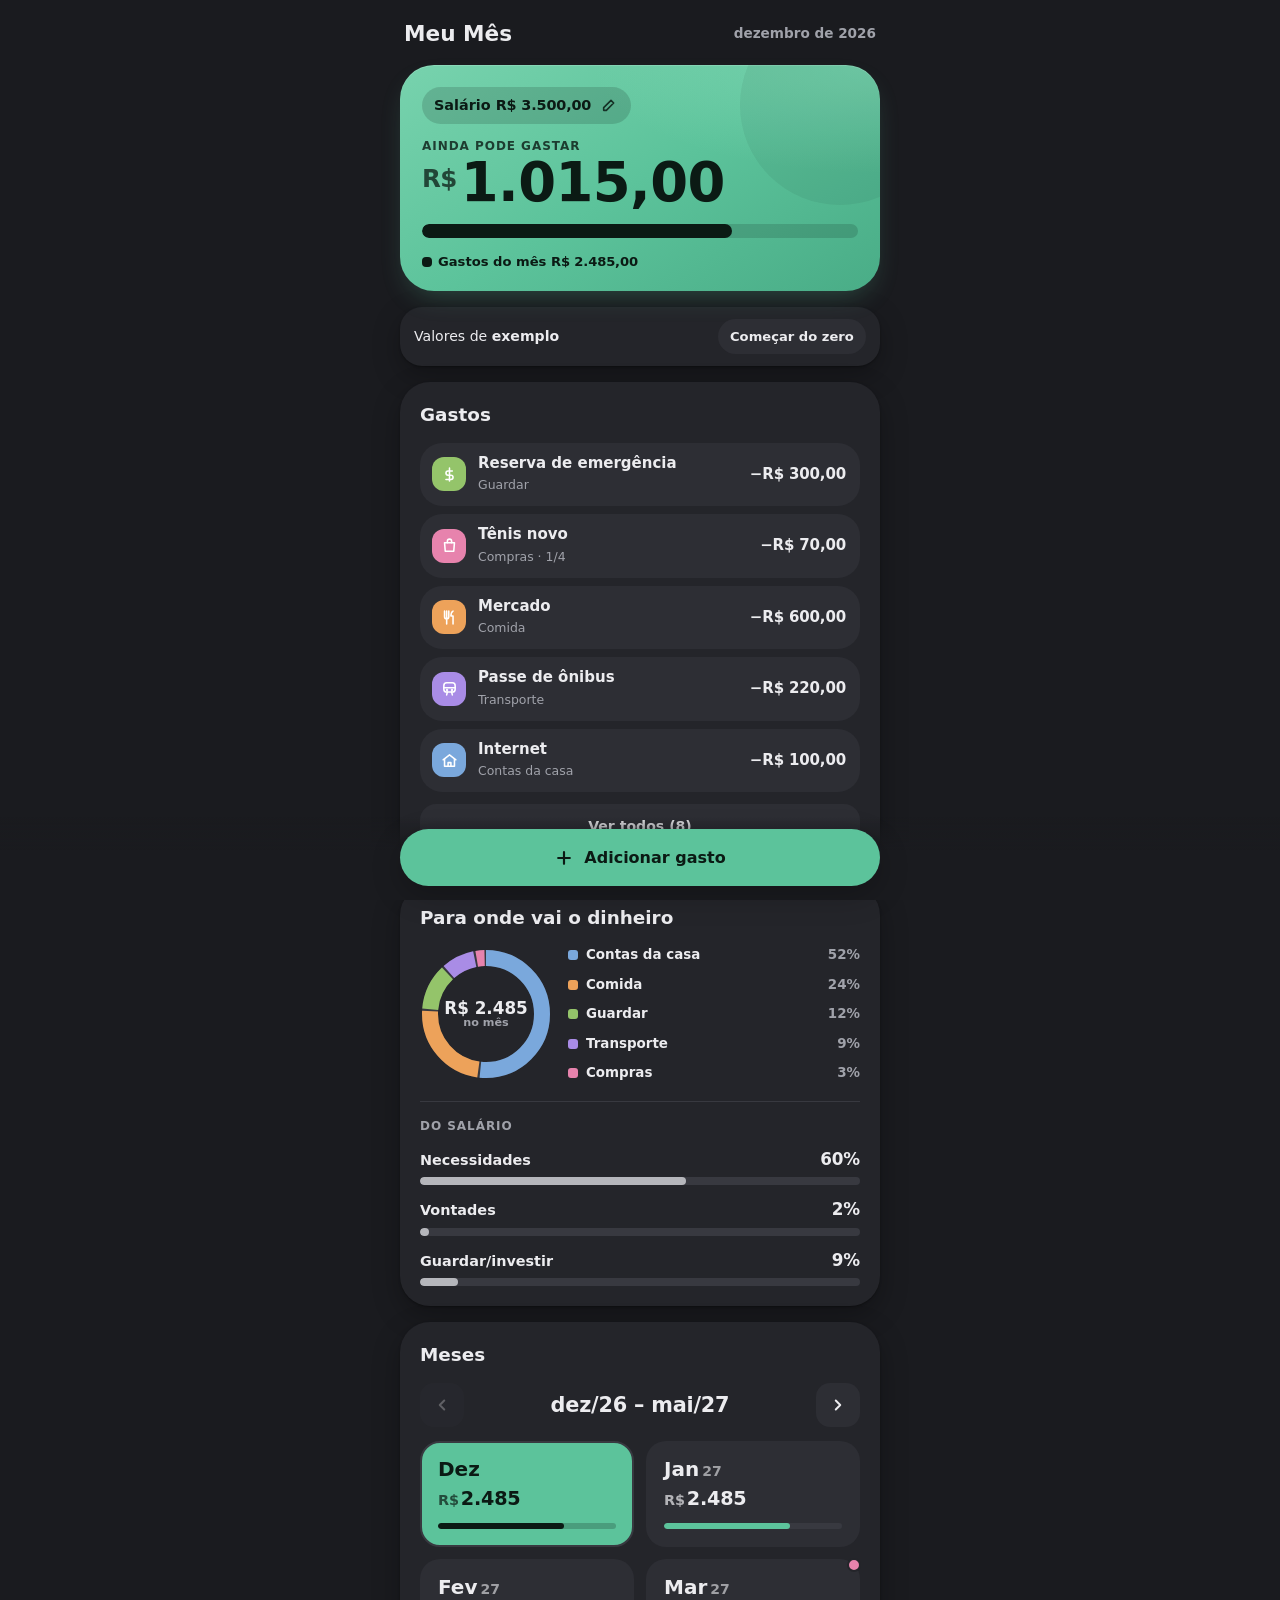
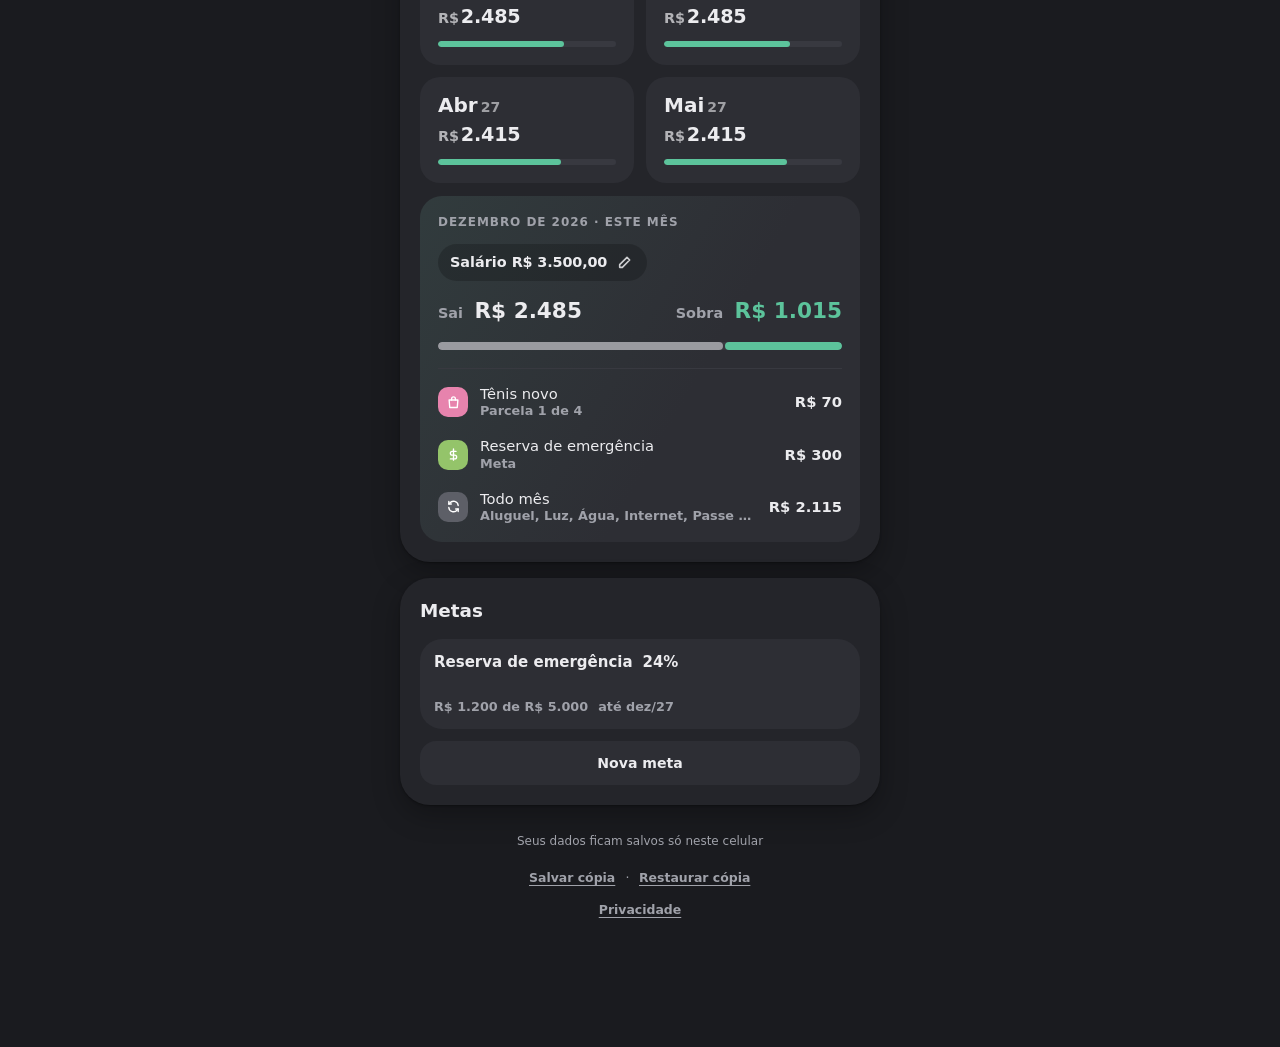
==== commit 2cd72ac8: "Histórico dos meses: salário de cada mês e o que passou não muda - O salário é de cada mês. Quando o" ====
--- a/index.html
+++ b/index.html
@@ -365,6 +365,13 @@
 .lembrete p{margin:0;font-size:.88rem;font-weight:600;line-height:1.35}
 .lembrete .x{grid-row:span 2;align-self:start;margin-top:-4px}
 .lembrete .sim{grid-column:2;justify-self:start;background:var(--hero);color:var(--hero-ink);border-radius:var(--r-pill);padding:9px 15px;font-weight:700;font-size:.86rem}
+/* o mês virou: o mesmo cartão do lembrete, com o nome do mês em cima da pergunta e dois botões */
+.virada .li{background:var(--hero);color:var(--hero-ink)}
+.virada p b{display:block;font-family:var(--display);font-size:1.02rem;font-weight:800}
+.virada .acoes{grid-column:2;display:flex;flex-wrap:wrap;gap:8px}
+.virada .mudar{background:var(--surface-2);border-radius:var(--r-pill);padding:9px 15px;font-weight:700;font-size:.86rem}
+/* o salário com o lápis também no mês aberto em Meses */
+.res .sal-btn{background:rgba(0,0,0,.2);margin-bottom:2px}
 
 /* metas salvas */
 .metas{display:flex;flex-direction:column;gap:8px;margin-top:14px}
@@ -387,7 +394,11 @@
 .instalado .save:not(.erro)+.copia:not(.novo),.instalado .save:not(.erro)+.copia #bkSalvar,.instalado .save:not(.erro)+.copia #bkSalvar+span{display:none}
 /* link da privacidade: fica sempre, até no app instalado */
 .priv{margin:-18px 0 0;text-align:center;font-size:.78rem}
-.priv a{display:inline-block;padding:8px 6px;font-weight:700;color:var(--muted);text-decoration:underline;text-underline-offset:3px}
+.priv a,.priv button{display:inline-block;padding:8px 6px;font-weight:700;color:var(--muted);text-decoration:underline;text-underline-offset:3px}
+.priv span{color:var(--muted)}
+/* apagar o histórico: o texto diz o que some e o botão fica na cor de alerta */
+.aviso-txt{margin:0;color:var(--muted);font-size:.95rem;line-height:1.5}
+.go.perigo{background:var(--bad);color:var(--accent-ink)}
 </style>
 
 </head>
@@ -418,6 +429,21 @@
     <div class="legend"><span><i class="i-fix"></i>Gastos do mês <span class="num" id="lFix"></span></span></div>
   </section>
 
+  <!-- o mês virou: pergunta se o salário continua o mesmo -->
+  <div class="lembrete virada" id="virada" hidden>
+    <span class="li"><svg viewBox="0 0 24 24" fill="none" stroke="currentColor" stroke-width="2.2" stroke-linecap="round" stroke-linejoin="round"><rect x="3.5" y="5" width="17" height="15.5" rx="4"/><path d="M3.5 10h17M8 3v4M16 3v4"/></svg></span>
+    <p id="viradaTx"></p>
+    <button class="x press" type="button" id="viradaX" aria-label="Fechar"><svg width="16" height="16" viewBox="0 0 24 24" fill="none" stroke="currentColor" stroke-width="2.6" stroke-linecap="round"><path d="M6 6l12 12M18 6 6 18"/></svg></button>
+    <div class="acoes"><button class="sim press" type="button" id="viradaSim">Continua</button><button class="mudar press" type="button" id="viradaMudar">Mudar</button></div>
+  </div>
+
+  <!-- o ano virou e o histórico passou do ano passado: avisa antes de tirar os meses mais antigos -->
+  <div class="lembrete virada" id="viradaAno" hidden>
+    <span class="li"><svg viewBox="0 0 24 24" fill="none" stroke="currentColor" stroke-width="2.2" stroke-linecap="round" stroke-linejoin="round"><path d="M3.5 12a8.5 8.5 0 1 0 2.6-6.1L3.5 8.5"/><path d="M3.5 3.5v5h5"/><path d="M12 7.5V12l3 2"/></svg></span>
+    <p id="anoTx"></p>
+    <div class="acoes"><button class="sim press" type="button" id="anoOk">Entendi</button><button class="mudar press" type="button" id="anoCopia">Salvar cópia</button></div>
+  </div>
+
   <div class="example" id="exBox" hidden>
     <span>Valores de <b>exemplo</b></span>
     <button class="press" id="exClear" type="button">Começar do zero</button>
@@ -455,7 +481,7 @@
   <section class="card">
     <div class="sec-head">
       <div class="grow">
-        <h2>Próximos meses</h2>
+        <h2>Meses</h2>
       </div>
     </div>
     <div class="plan-body">
@@ -484,7 +510,7 @@
     <button type="button" class="press" id="bkSalvar">Salvar cópia</button><span aria-hidden="true">·</span><button type="button" class="press" id="bkAbrir">Restaurar cópia</button><span id="instLinkBox" hidden><span aria-hidden="true">·</span><button type="button" class="press" id="instLink">Instalar app</button></span>
     <input type="file" id="bkArq" accept=".json,application/json" hidden>
   </div>
-  <p class="priv"><a href="privacidade.html">Privacidade</a></p>
+  <p class="priv"><span id="histBox" hidden><button type="button" class="press" id="histApagar">Apagar histórico</button><span aria-hidden="true">·</span></span><a href="privacidade.html">Privacidade</a></p>
 </div>
 
 <nav class="dock"><div class="in">
@@ -620,6 +646,25 @@
   </form>
 </div>
 
+<!-- apagar o histórico: duas confirmações, a segunda por cima da primeira -->
+<div class="sheet" id="sheetHist" role="dialog" aria-modal="true" aria-labelledby="hTitle">
+  <div class="in">
+    <div class="grab"></div>
+    <div class="sheet-top"><button type="button" class="back press" data-back aria-label="Voltar"><svg viewBox="0 0 24 24" fill="none" stroke="currentColor" stroke-width="2.6" stroke-linecap="round" stroke-linejoin="round"><path d="m15 6-6 6 6 6"/></svg><span>Voltar</span></button><h3 id="hTitle">Apagar histórico</h3></div>
+    <p class="aviso-txt" id="hTx"></p>
+    <button class="go perigo press" type="button" id="hSim">Apagar histórico</button>
+  </div>
+</div>
+<div class="sheet" id="sheetHist2" role="dialog" aria-modal="true" aria-labelledby="h2Title">
+  <div class="in">
+    <div class="grab"></div>
+    <div class="sheet-top"><button type="button" class="back press" data-back aria-label="Voltar"><svg viewBox="0 0 24 24" fill="none" stroke="currentColor" stroke-width="2.6" stroke-linecap="round" stroke-linejoin="round"><path d="m15 6-6 6 6 6"/></svg><span>Voltar</span></button><h3 id="h2Title">Tem certeza?</h3></div>
+    <p class="aviso-txt">Não dá pra desfazer. Se quiser guardar esses meses, salve uma cópia antes.</p>
+    <button class="go perigo press" type="button" id="hCerteza">Sim, apagar</button>
+    <button class="ver-todos press soft" type="button" id="hCopia">Salvar cópia antes</button>
+  </div>
+</div>
+
 <div class="sheet" id="sheetMes" role="dialog" aria-modal="true" aria-labelledby="mTitle">
   <div class="in">
     <div class="grab"></div>
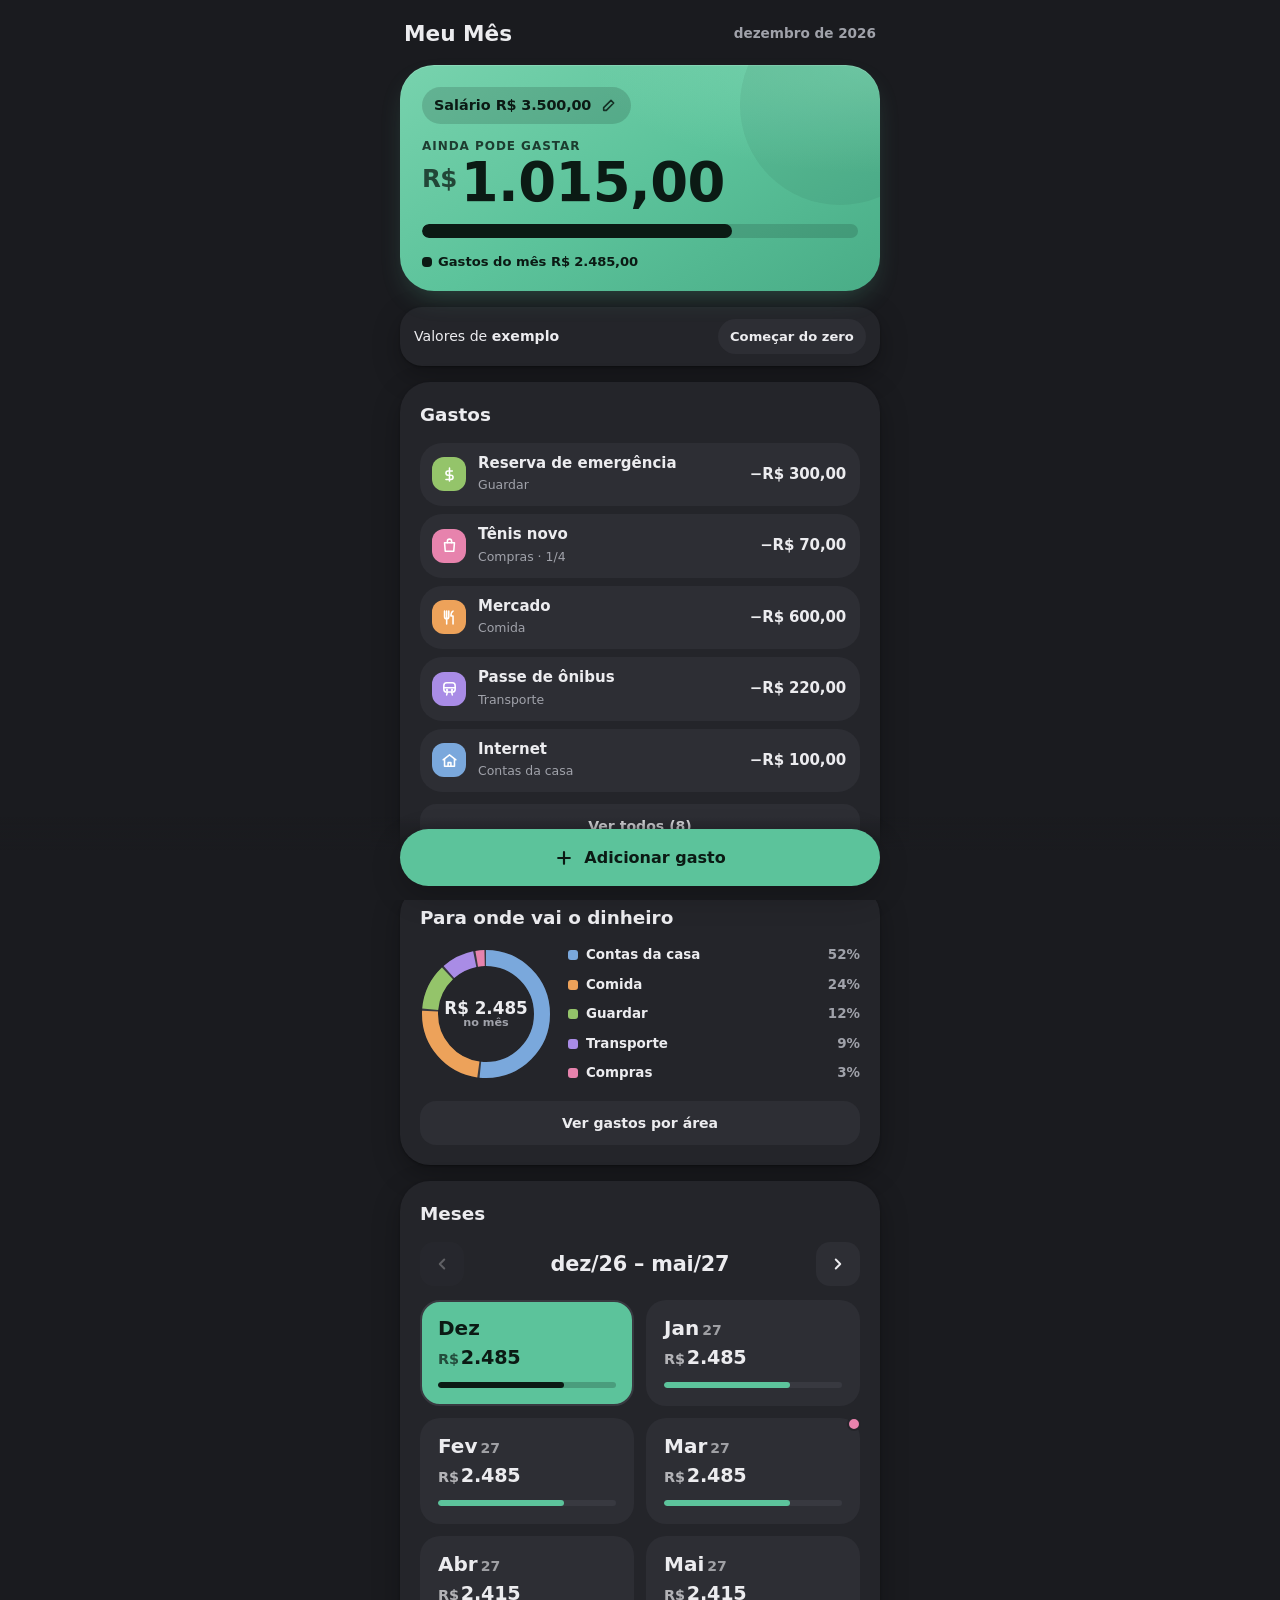
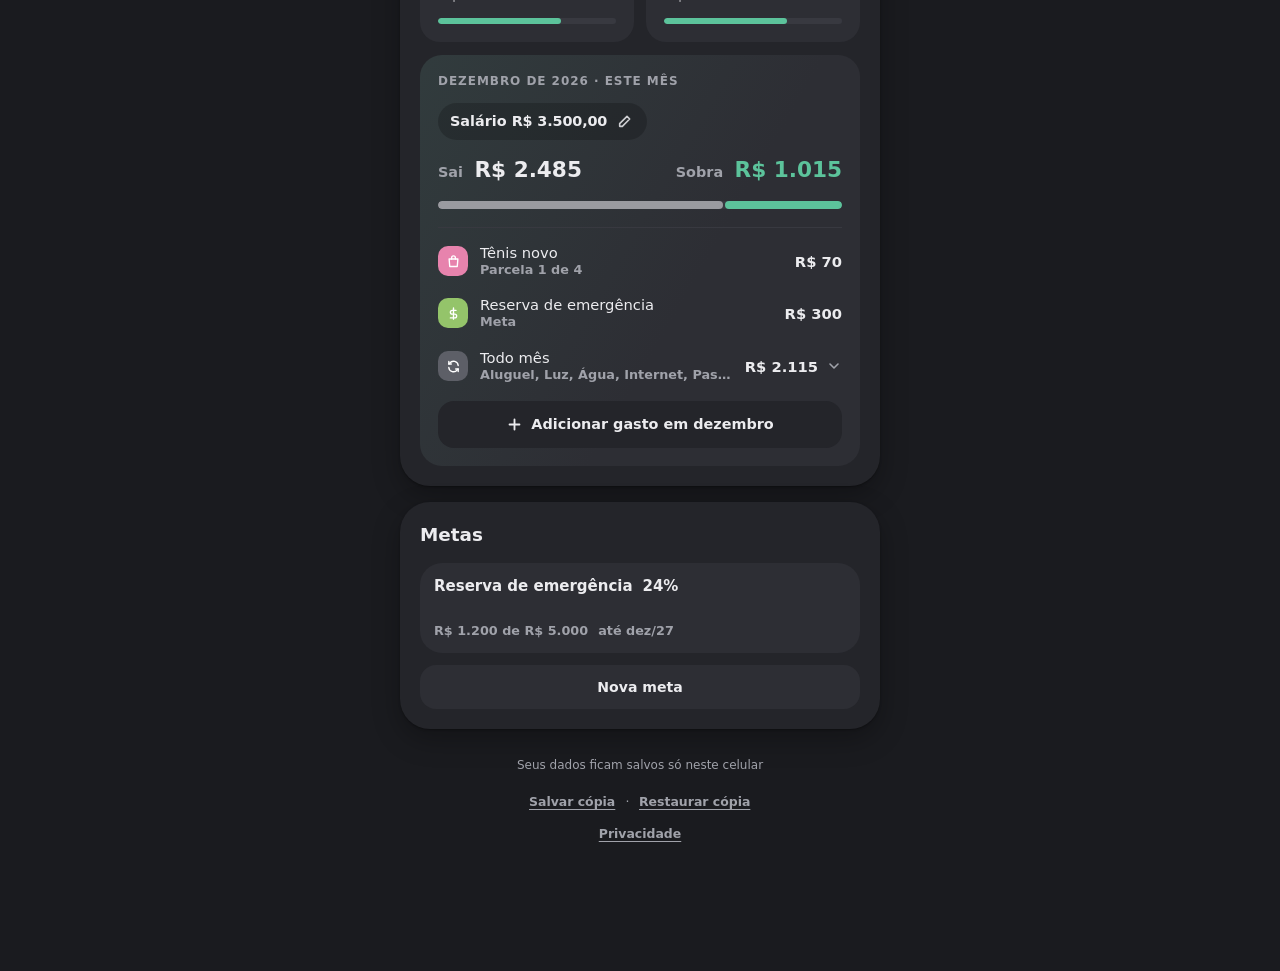
==== commit c5b594b4: "Gastos em Meses e gastos por área - Em Meses, cada gasto do mês aberto abre pra corrigir ou tirar, a" ====
--- a/index.html
+++ b/index.html
@@ -227,9 +227,18 @@
 .d-gasto{background:color-mix(in srgb,var(--ink) 55%,transparent)}
 .d-sobra{background:var(--hero)}
 .d-falta{background:var(--bad)}
-/* os gastos do mês: um embaixo do outro, com folga, separados do resumo por uma linha */
+/* os gastos do mês: um embaixo do outro, com folga, separados do resumo por uma linha. Cada um é um botão que abre o gasto */
 .mini{display:flex;flex-direction:column;gap:18px;margin-top:4px;padding-top:16px;border-top:1px solid var(--line)}
-.mini div{display:flex;align-items:center;gap:12px;font-size:.92rem;min-width:0}
+.mini .ln{display:flex;align-items:center;gap:12px;font-size:.92rem;min-width:0;width:calc(100% + 16px);margin:-6px -8px;padding:6px 8px;border-radius:14px;text-align:left}
+@media (hover:hover){.mini .ln:hover{background:color-mix(in srgb,var(--ink) 6%,transparent)}}
+.mini .ln.off{opacity:.5}
+.mini .ln .chv{width:16px;height:16px;margin-left:-4px}
+/* os de todo mês, abertos um por um embaixo da linha deles */
+.todo-l{display:flex;flex-direction:column;gap:18px;margin:-4px 0 0 15px;padding:4px 0 0 15px;border-left:2px solid var(--line)}
+/* gasto novo naquele mês */
+.add-mes{display:flex;align-items:center;justify-content:center;gap:8px;width:100%;margin-top:6px;padding:13px;border-radius:var(--r-md);background:var(--surface);font-weight:700;font-size:.9rem;color:var(--ink)}
+.add-mes svg{width:17px;height:17px;flex:none}
+@media (max-width:340px){.add-mes svg{display:none}}
 .mini i{width:30px;height:30px;border-radius:10px;display:grid;place-items:center;color:#fff;flex:none}
 .mini i svg{width:15px;height:15px}
 .mini .t{flex:1;min-width:0;display:flex;flex-direction:column;line-height:1.25;overflow-wrap:break-word}
@@ -297,15 +306,29 @@
 /* tela estreita: a rosca diminui pra legenda caber inteira e, mais estreita ainda, a legenda vai pra baixo */
 @media (max-width:380px){.onde{grid-template-columns:116px 1fr;gap:14px}.donut{width:116px;height:116px}.donut .c b{font-size:.95rem}}
 @media (max-width:340px){.onde{grid-template-columns:1fr;justify-items:center}.leg-onde{width:100%}}
-/* embaixo da rosca: uma barra por grupo; a barra inteira é o salário e enche até a porcentagem que o grupo leva */
-.grupos{display:flex;flex-direction:column;gap:12px;margin-top:18px;padding-top:16px;border-top:1px solid var(--line)}
-.grupos .lbl{color:var(--muted);opacity:1}
-.gb .gl{display:flex;justify-content:space-between;align-items:baseline;gap:8px;font-size:.9rem;font-weight:700}
-.gb .gl b{font-size:1.05rem;font-weight:800;white-space:nowrap}
-.gb .gt{height:8px;border-radius:var(--r-pill);background:var(--line);margin-top:6px;overflow:hidden}
-.gb .gt span{display:block;height:100%;border-radius:inherit;background:var(--ink);opacity:.7;transition:width .6s cubic-bezier(.22,1,.36,1)}
-.gb.over .gl b{color:var(--bad)}
-.gb.over .gt span{background:var(--bad);opacity:1}
+/* embaixo da rosca, o botão que abre os gastos de cada área */
+#areasBtn{margin-top:18px}
+/* gastos por área: uma linha por área com a barra na cor dela; tocando, abrem embaixo os gastos que entram nela */
+.a-sub{margin:-6px 0 0;color:var(--muted);font-size:.9rem;font-weight:600}
+.a-sub b{color:var(--ink);font-weight:800}
+.areas{display:flex;flex-direction:column;gap:8px}
+.area{background:var(--surface-2);border-radius:var(--r-lg);padding:12px 14px 12px 12px}
+.area-h{display:flex;align-items:center;gap:12px;width:100%;text-align:left}
+.area-h i{width:34px;height:34px;border-radius:12px;display:grid;place-items:center;color:#fff;flex:none}
+.area-h i svg{width:17px;height:17px}
+.area-h .t{flex:1;min-width:0;display:flex;flex-direction:column;line-height:1.3}
+.area-h .t b{font-weight:700;overflow:hidden;text-overflow:ellipsis;white-space:nowrap}
+.area-h .t small{font-size:.78rem;color:var(--muted);font-weight:600}
+.area-h>.num{font-weight:800;white-space:nowrap}
+.chv{width:18px;height:18px;color:var(--muted);flex:none;transition:transform .45s var(--spring)}
+.area.open .chv,[aria-expanded="true"]>.chv{transform:rotate(180deg)}
+.abar{display:block;height:6px;border-radius:var(--r-pill);background:var(--line);overflow:hidden;margin:10px 0 0 46px}
+.abar span{display:block;height:100%;border-radius:inherit;transition:width .6s cubic-bezier(.22,1,.36,1)}
+.aitens{list-style:none;margin:0;padding:14px 0 2px 46px;display:flex;flex-direction:column;gap:12px}
+.aitens li{display:flex;justify-content:space-between;align-items:baseline;gap:12px;font-size:.9rem;min-width:0}
+.aitens .t{display:flex;flex-direction:column;min-width:0;line-height:1.25;overflow-wrap:break-word}
+.aitens small{font-size:.78rem;color:var(--muted);font-weight:600}
+.aitens b{white-space:nowrap;font-weight:700}
 
 /* próximos meses: um cartão por mês com quanto sai; um pontinho no canto marca o mês em que acaba parcela ou bate meta */
 .cmeses{display:grid;grid-template-columns:repeat(2,1fr);gap:12px}
@@ -329,6 +352,8 @@
 .cmeses button.sel .cmt span.over{background:var(--hero-neg)}
 
 /* janela de gasto */
+/* o de todo mês aberto em Meses: o que muda é só aquele mês */
+.dica{margin:0;color:var(--muted);font-size:.9rem;text-align:center;line-height:1.4}
 /* o quanto sobra: maior e com folga do botão */
 .depois{margin:4px 0 14px;font-size:1.05rem;color:var(--muted);text-align:center;min-height:1.3em}
 .depois:empty{display:none}
@@ -467,7 +492,7 @@
     <button class="ver-todos press soft" type="button" id="fixMais" hidden></button>
   </section>
 
-  <!-- para onde vai o dinheiro: rosca por área + quanto do salário vai pra cada grupo -->
+  <!-- para onde vai o dinheiro: rosca por área + o botão que abre os gastos de cada área -->
   <section class="card">
     <div class="sec-head">
       <div class="grow">
@@ -475,7 +500,7 @@
       </div>
     </div>
     <div class="onde" id="onde"></div>
-    <div class="grupos" id="grupos"></div>
+    <button class="ver-todos press soft" type="button" id="areasBtn" hidden>Ver gastos por área</button>
   </section>
 
   <section class="card">
@@ -540,6 +565,7 @@
       </div>
     </div>
     <div class="pe">
+      <p class="dica" id="gDica" hidden></p>
       <button class="go press" type="button" id="gProx">Próximo</button>
       <button class="apagar press" type="button" id="gDel" hidden>Apagar este gasto</button>
     </div>
@@ -634,6 +660,16 @@
   </form>
 </div>
 
+<!-- gastos por área: tudo o que saiu no mês, área por área -->
+<div class="sheet" id="sheetAreas" role="dialog" aria-modal="true" aria-labelledby="aTitle">
+  <div class="in">
+    <div class="grab"></div>
+    <div class="sheet-top"><button type="button" class="back press" data-back aria-label="Voltar"><svg viewBox="0 0 24 24" fill="none" stroke="currentColor" stroke-width="2.6" stroke-linecap="round" stroke-linejoin="round"><path d="m15 6-6 6 6 6"/></svg><span>Voltar</span></button><h3 id="aTitle">Gastos por área</h3></div>
+    <p class="a-sub" id="aSub"></p>
+    <div class="areas" id="areas"></div>
+  </div>
+</div>
+
 <div class="sheet" id="sheetSal" role="dialog" aria-modal="true" aria-labelledby="sTitle">
   <form class="in" id="sForm">
     <div class="grab"></div>
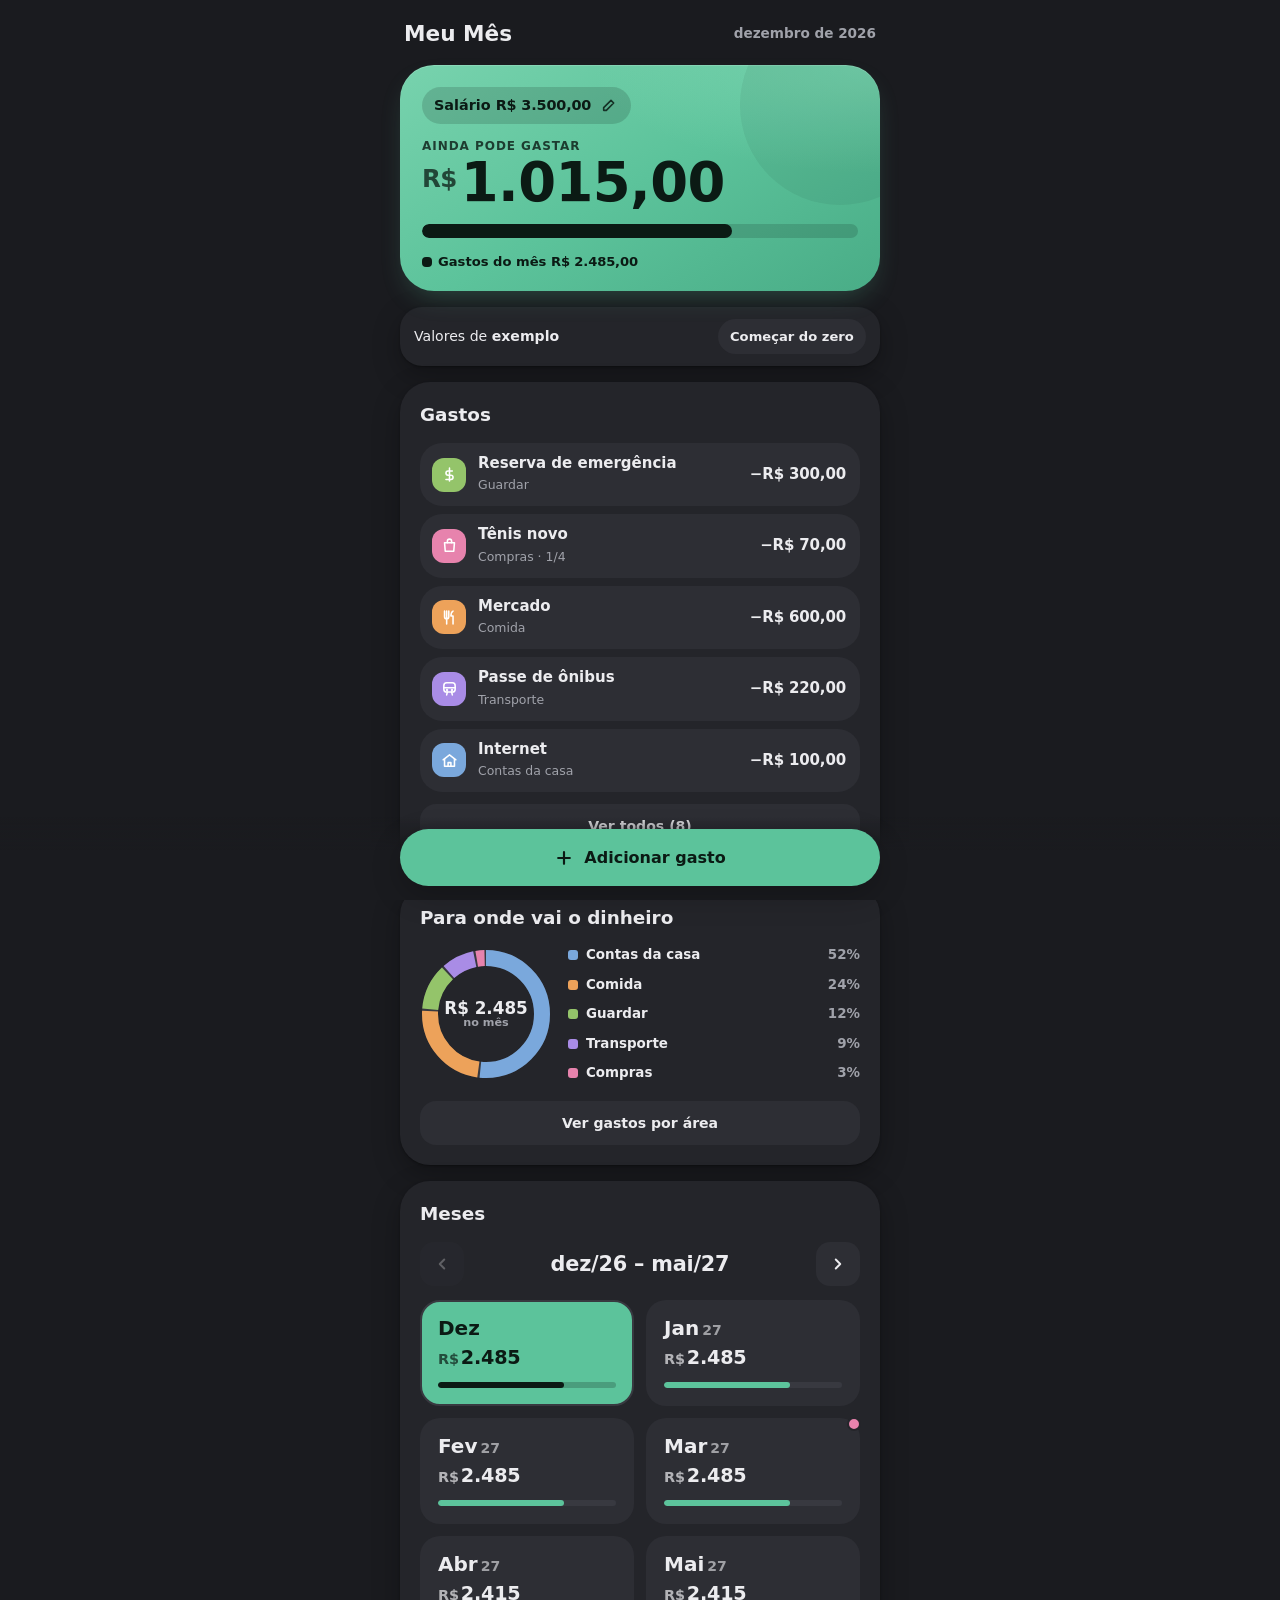
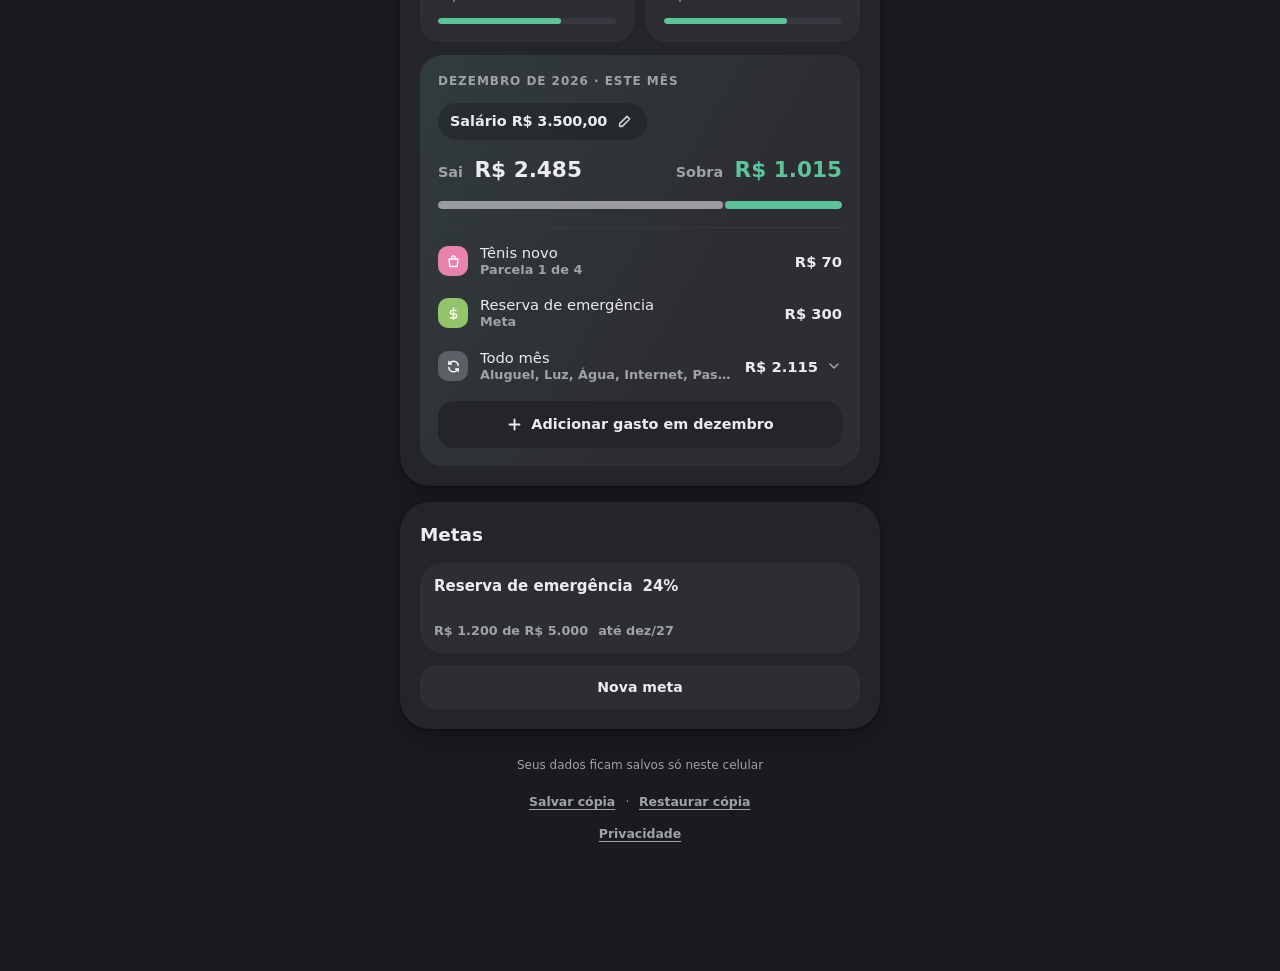
==== commit 55ca4572: "Próximo rola suave até cada parte, sem travar - O Próximo leva do valor para "O que é", depois para " ====
--- a/index.html
+++ b/index.html
@@ -255,15 +255,17 @@
 .sheet-top h3{flex:1;min-width:0}
 .back{display:inline-flex;align-items:center;gap:4px;background:var(--surface-2);border-radius:var(--r-pill);padding:9px 14px 9px 9px;font-weight:700;font-size:.88rem;flex:none}
 .back svg{width:18px;height:18px}
-.sheet .in{box-shadow:0 -12px 40px rgba(0,0,0,.12);transform-origin:50% 0;transition:transform .45s cubic-bezier(.22,1,.36,1),filter .45s}
+.sheet .in{box-shadow:0 -12px 40px rgba(0,0,0,.12);transform-origin:50% 0;transition:transform .45s cubic-bezier(.22,1,.36,1),filter .45s,max-height .25s ease-out}
 /* janela que ficou atrás de outra: recua e apaga um pouco */
 .sheet.atras{pointer-events:none}
 .sheet.atras .in{transform:scale(.94) translateY(-10px);filter:brightness(.55)}
 /* janelas do gasto: o Voltar e o botão principal ficam sempre à vista; só o meio rola */
-.sheet .in.fixo{overflow:hidden}
+.sheet .in.fixo{overflow:hidden;overflow:clip}
 .fixo .corpo{flex:1 1 auto;min-height:0;overflow:auto;display:flex;flex-direction:column;gap:16px;margin:-4px -20px;padding:4px 20px}
-.fixo .pe{flex:none;display:flex;flex-direction:column;gap:12px}
-.fixo .corpo.mais{-webkit-mask-image:linear-gradient(#000 calc(100% - 36px),transparent);mask-image:linear-gradient(#000 calc(100% - 36px),transparent)}
+.fixo .pe{flex:none;display:flex;flex-direction:column;gap:12px;position:relative}
+/* o esmaecido fica por cima, no pé (uma máscara no meio deixava a rolagem pesada no celular) */
+.fixo .pe::before{content:"";position:absolute;left:-20px;right:-20px;bottom:100%;height:40px;background:linear-gradient(to bottom,transparent,var(--surface));pointer-events:none;opacity:0;transition:opacity .2s}
+.fixo .corpo.mais+.pe::before{opacity:1}
 #gVMLbl{font-size:.88rem}
 #gVMLbl b{color:var(--ink);font-family:var(--display);font-weight:800}
 .parc-opts{display:flex;flex-direction:column;gap:14px}
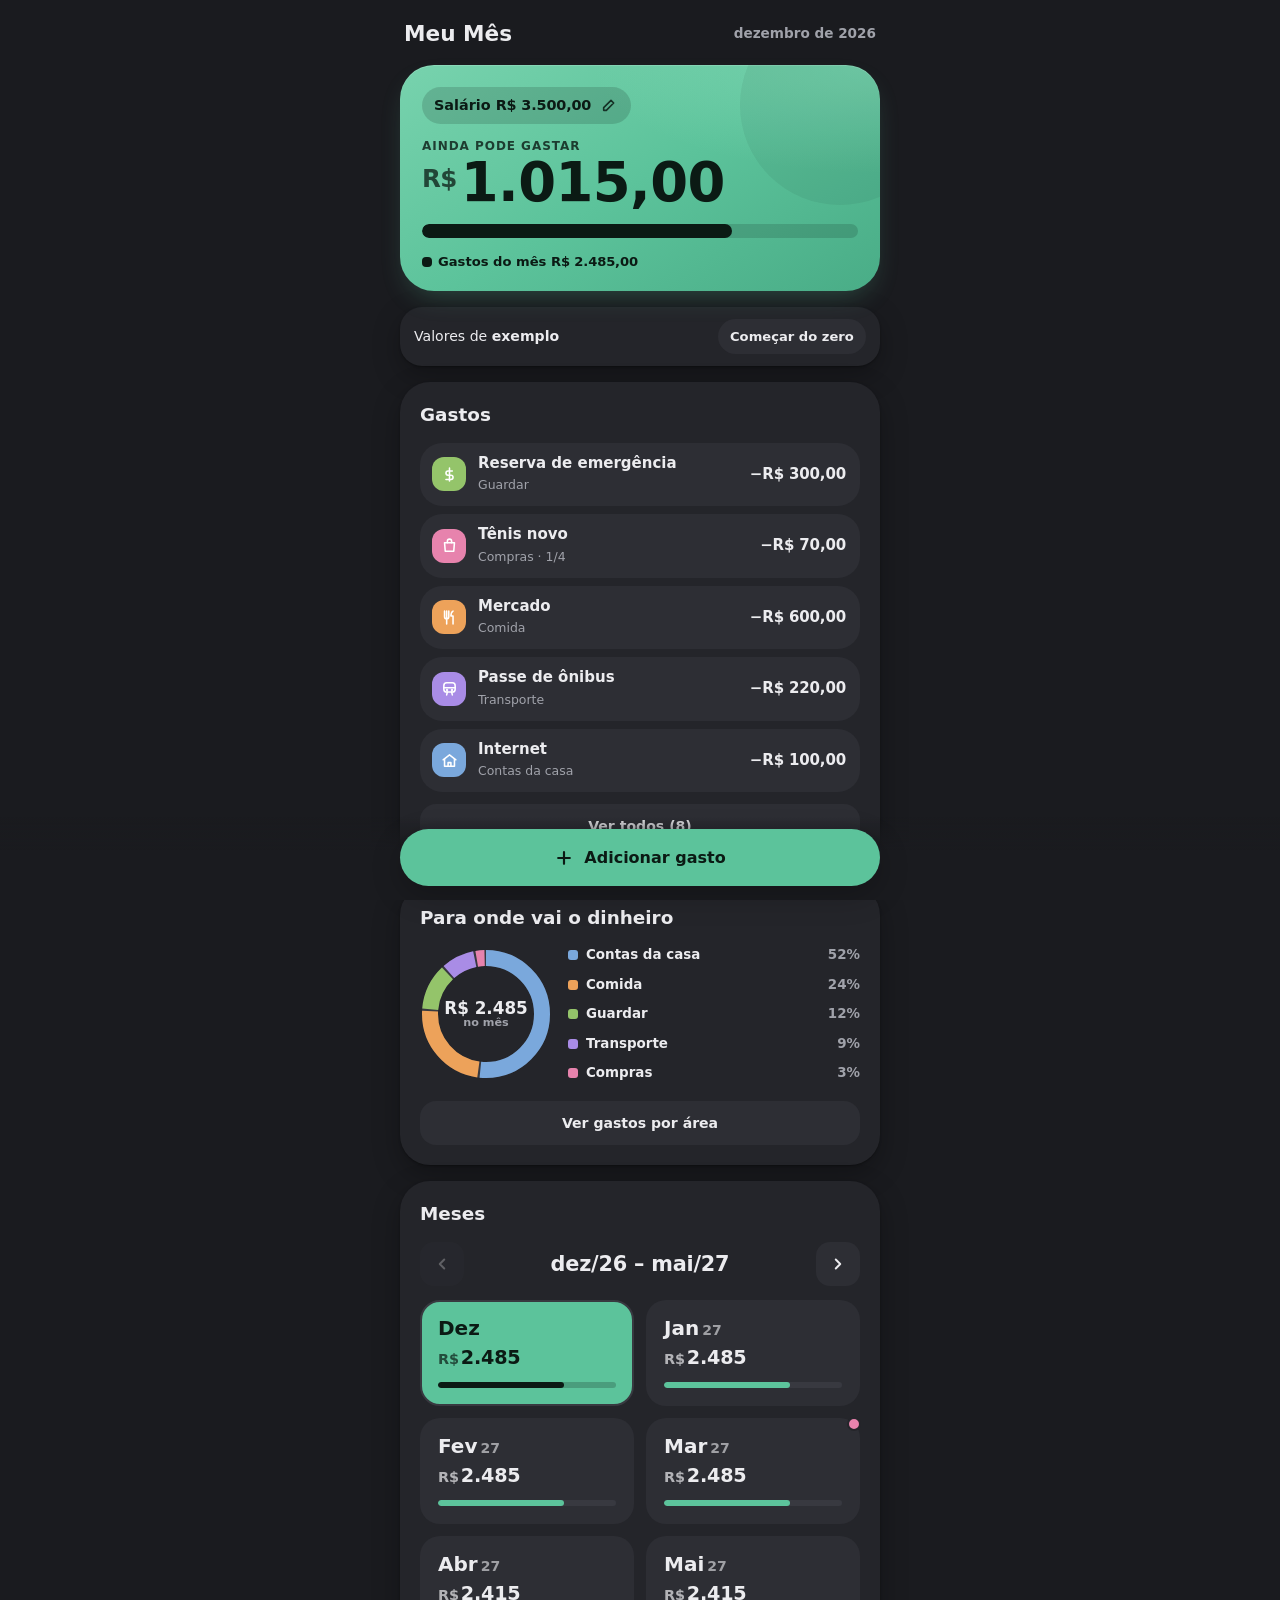
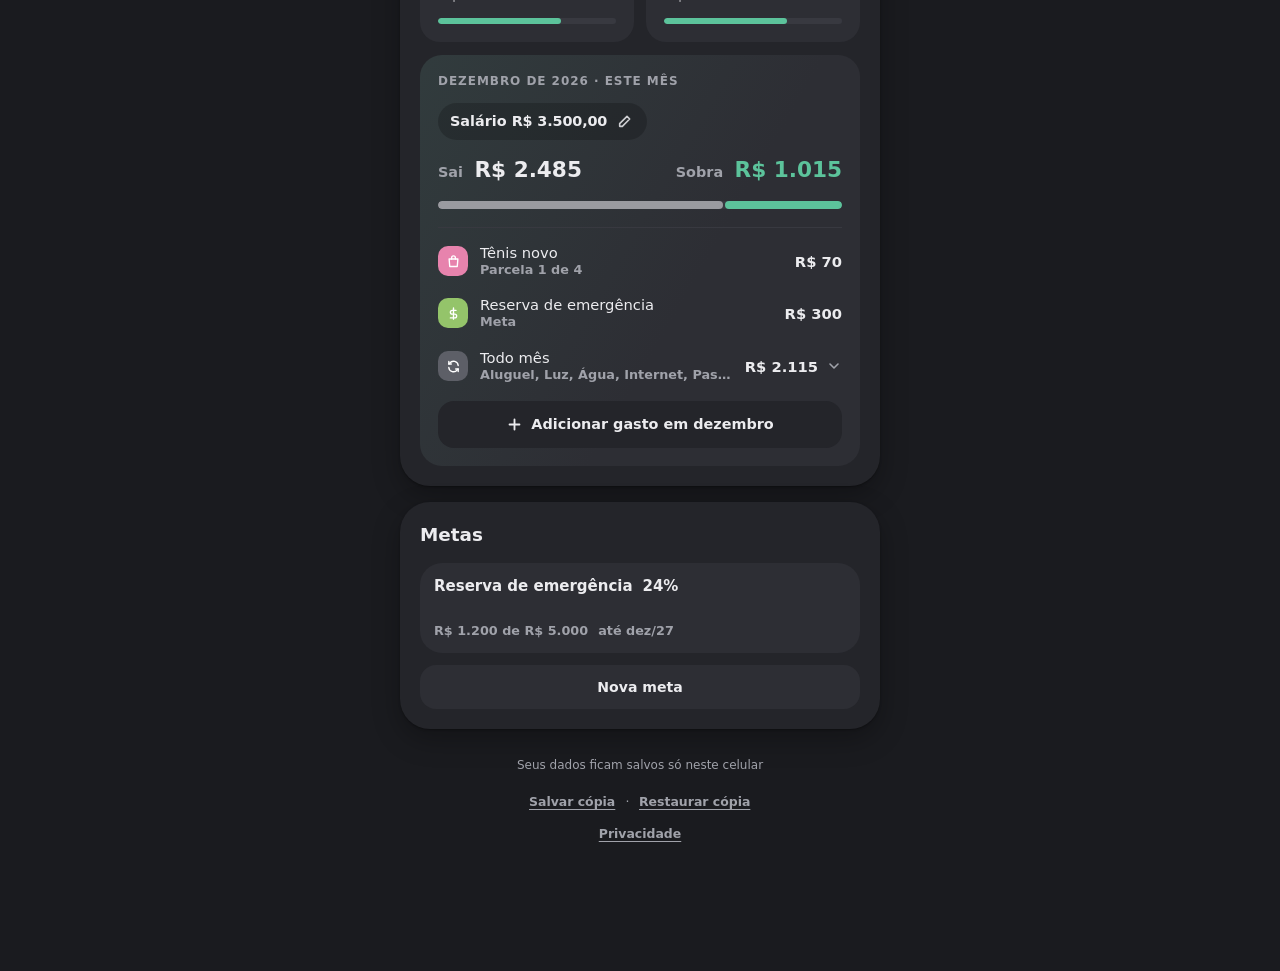
==== commit cc72b9f8: "Janela e teclado sobem juntos, e o Próximo sempre passa pela área - O Próximo segue sempre a mesma o" ====
--- a/index.html
+++ b/index.html
@@ -117,11 +117,16 @@
 /* bottom sheet */
 .scrim{position:fixed;inset:0;background:rgba(0,0,0,.45);opacity:0;pointer-events:none;transition:opacity .3s;z-index:20}
 .scrim.on{opacity:1;pointer-events:auto}
-/* com o teclado do celular aberto, a janela fica em cima dele (--teclado) e nunca mais alta que o que sobra de tela (--visivel) */
-.sheet{position:fixed;left:0;right:0;bottom:var(--teclado,0px);z-index:21;transform:translateY(105%);visibility:hidden;transition:transform .5s cubic-bezier(.22,1,.36,1),visibility 0s .5s,bottom .25s ease-out;
+/* com o teclado do celular aberto, a janela fica em cima dele: a borda de baixo vai até onde ele começa (--base, contada do alto
+   da tela, que não muda quando o Android encolhe a página) e ela nunca fica mais alta que o que sobra de tela (--visivel).
+   Ela sobe e desce no ritmo do teclado (--tec); --tt zera a animação quando a página só rolou por baixo do teclado */
+:root{--tec:cubic-bezier(.25,.9,.3,1)}
+.sheet{position:fixed;left:0;right:0;bottom:calc(100% - var(--base,100%));z-index:21;transform:translateY(105%);visibility:hidden;transition:transform .5s cubic-bezier(.22,1,.36,1),visibility 0s .5s,bottom var(--tt,.36s) var(--tec);
   padding-left:env(safe-area-inset-left,0px);padding-right:env(safe-area-inset-right,0px)}
-.sheet.on{transform:none;visibility:visible;transition:transform .5s cubic-bezier(.22,1,.36,1),bottom .25s ease-out}
-.sheet .in{max-width:520px;margin:0 auto;background:var(--surface);border-radius:32px 32px 0 0;padding:10px 20px calc(22px + env(safe-area-inset-bottom,0px));display:flex;flex-direction:column;gap:16px;max-height:min(88vh,calc(var(--visivel,100vh) - 16px));overflow:auto}
+.sheet.on{transform:none;visibility:visible;transition:transform .5s cubic-bezier(.22,1,.36,1),bottom var(--tt,.36s) var(--tec)}
+/* o fundo da janela continua por baixo dela, atrás do teclado: enquanto o teclado sobe ou desce, nunca aparece um vão entre os dois */
+.sheet::after{content:"";position:absolute;top:calc(100% - 1px);left:env(safe-area-inset-left,0px);right:env(safe-area-inset-right,0px);max-width:520px;margin:0 auto;height:100vh;background:var(--surface);pointer-events:none}
+.sheet .in{max-width:520px;margin:0 auto;background:var(--surface);border-radius:32px 32px 0 0;padding:10px 20px calc(22px + env(safe-area-inset-bottom,0px));display:flex;flex-direction:column;gap:16px;max-height:min(calc(var(--alto,100vh) * .88),calc(var(--visivel,100vh) - 16px));overflow:auto}
 .teclado .sheet .in{padding-bottom:16px}
 .grab{width:44px;height:5px;border-radius:9px;background:var(--line);margin:4px auto 0}
 .sheet h3{font-size:1.3rem}
@@ -154,7 +159,7 @@
 
 .toast{position:fixed;left:50%;bottom:calc(96px + env(safe-area-inset-bottom,0px));transform:translate(-50%,20px);opacity:0;background:var(--ink);color:var(--bg);padding:11px 18px;border-radius:var(--r-pill);font-weight:600;font-size:.88rem;transition:all .4s var(--spring);z-index:30;pointer-events:none;white-space:nowrap}
 .toast.on{opacity:1;transform:translate(-50%,0)}
-.teclado .toast{bottom:calc(var(--teclado) + 16px)}
+.teclado .toast{bottom:calc(100% - var(--base,100%) + 16px)}
 .save{font-size:.75rem;color:var(--muted);text-align:center}
 .save.erro{color:var(--bad);font-weight:700}
 
@@ -255,7 +260,7 @@
 .sheet-top h3{flex:1;min-width:0}
 .back{display:inline-flex;align-items:center;gap:4px;background:var(--surface-2);border-radius:var(--r-pill);padding:9px 14px 9px 9px;font-weight:700;font-size:.88rem;flex:none}
 .back svg{width:18px;height:18px}
-.sheet .in{box-shadow:0 -12px 40px rgba(0,0,0,.12);transform-origin:50% 0;transition:transform .45s cubic-bezier(.22,1,.36,1),filter .45s,max-height .25s ease-out}
+.sheet .in{box-shadow:0 -12px 40px rgba(0,0,0,.12);transform-origin:50% 0;transition:transform .45s cubic-bezier(.22,1,.36,1),filter .45s,max-height var(--tt,.36s) var(--tec),padding-bottom var(--tt,.36s) var(--tec)}
 /* janela que ficou atrás de outra: recua e apaga um pouco */
 .sheet.atras{pointer-events:none}
 .sheet.atras .in{transform:scale(.94) translateY(-10px);filter:brightness(.55)}
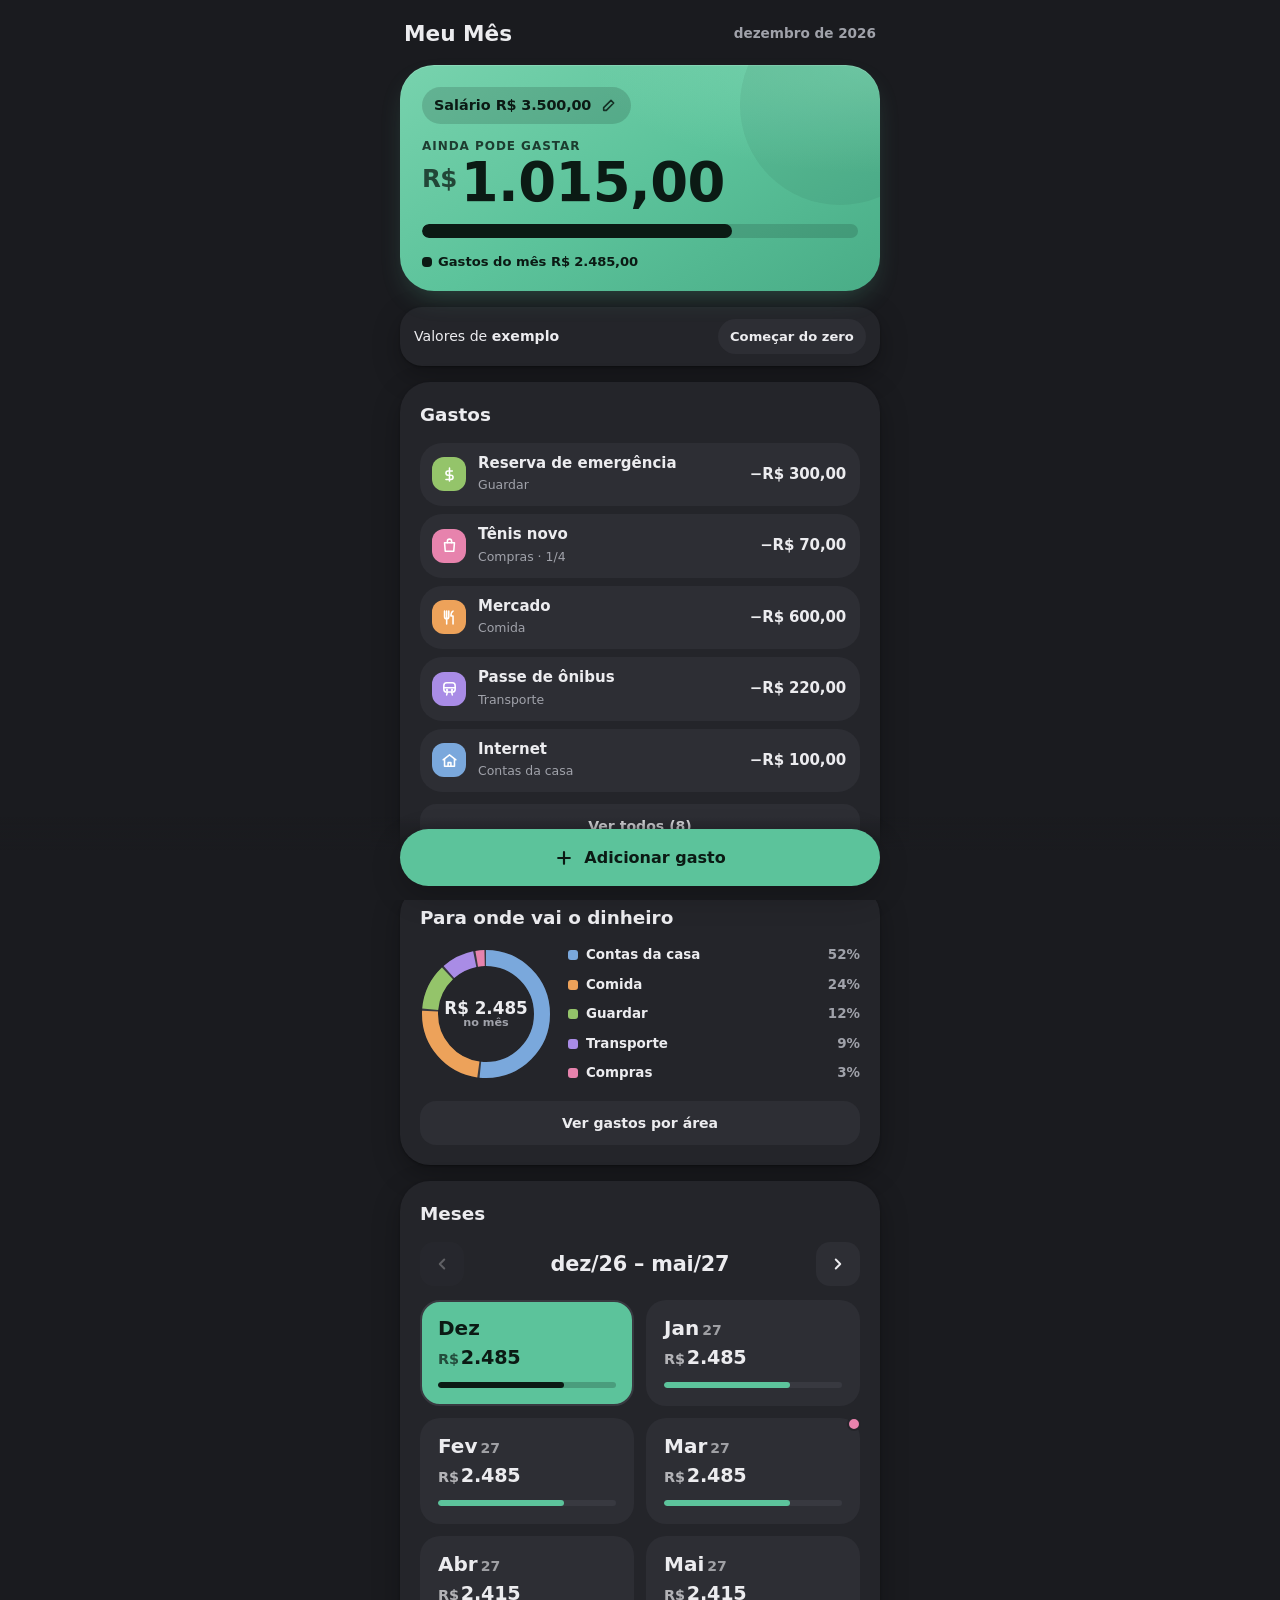
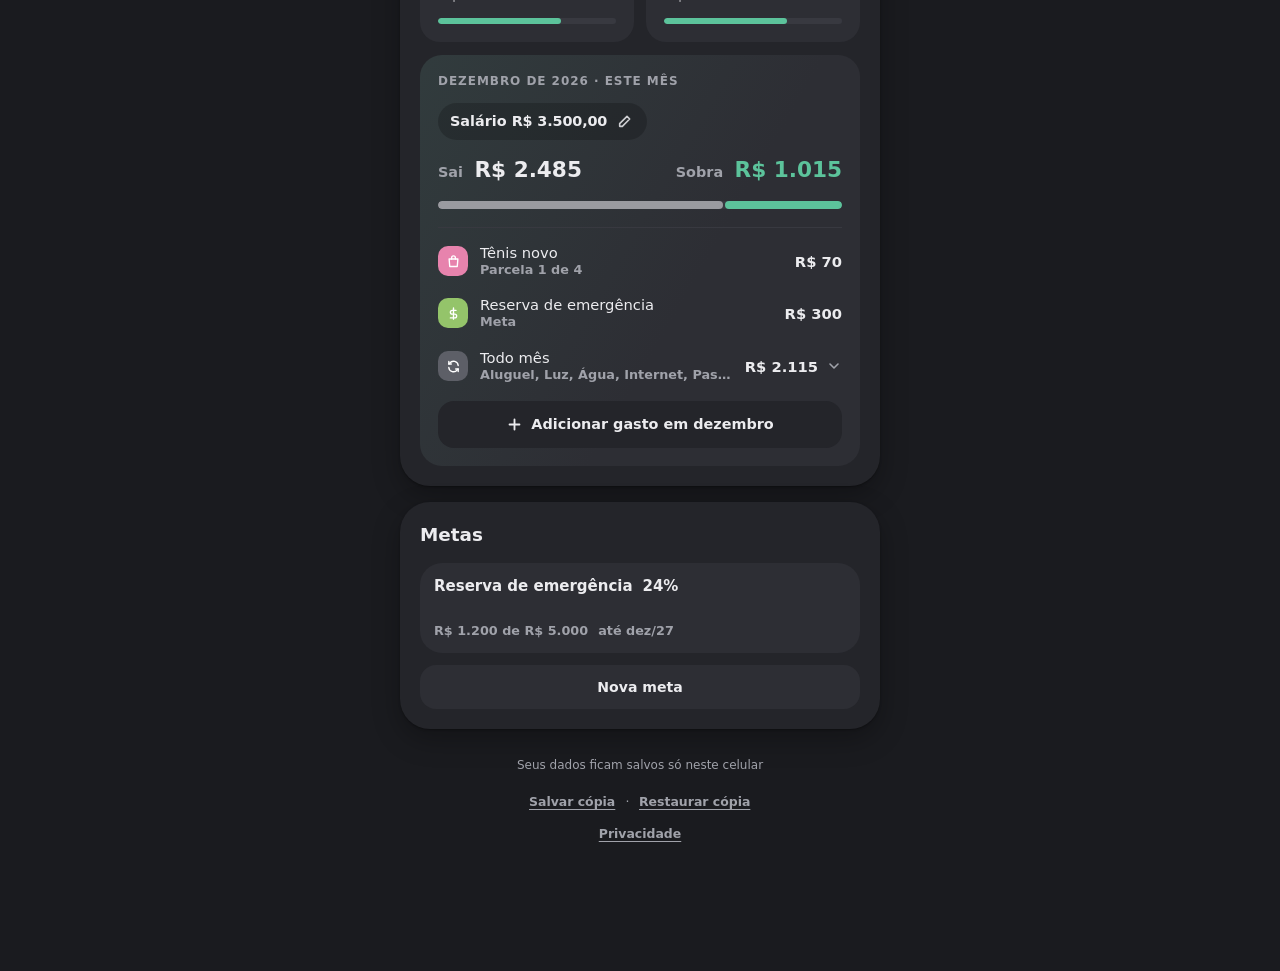
==== commit 44c85600: "Janela do gasto leve em celular fraco: ela só desliza com o teclado Co-Authored-By: Claude Opus 5.5 " ====
--- a/index.html
+++ b/index.html
@@ -117,17 +117,21 @@
 /* bottom sheet */
 .scrim{position:fixed;inset:0;background:rgba(0,0,0,.45);opacity:0;pointer-events:none;transition:opacity .3s;z-index:20}
 .scrim.on{opacity:1;pointer-events:auto}
-/* com o teclado do celular aberto, a janela fica em cima dele: a borda de baixo vai até onde ele começa (--base, contada do alto
-   da tela, que não muda quando o Android encolhe a página) e ela nunca fica mais alta que o que sobra de tela (--visivel).
-   Ela sobe e desce no ritmo do teclado (--tec); --tt zera a animação quando a página só rolou por baixo do teclado */
+/* com o teclado do celular aberto, a janela fica em cima dele. O app põe a borda de baixo dela (contada do alto da tela, que não
+   muda quando o Android encolhe a página) e o tamanho uma vez, ao abrir; depois ela só desliza (translate) no ritmo do teclado
+   (--tec), o que o celular faz sem recalcular a tela. --sobra é o quanto ela fica acima do fim da tela, pra fechada sair
+   inteira por baixo; --tt zera o deslize quando a página só rolou por baixo do teclado. As duas valem só pra própria janela */
+@property --sobra{syntax:'<length>';inherits:false;initial-value:0px}
+@property --tt{syntax:'<time>';inherits:false;initial-value:.36s}
 :root{--tec:cubic-bezier(.25,.9,.3,1)}
-.sheet{position:fixed;left:0;right:0;bottom:calc(100% - var(--base,100%));z-index:21;transform:translateY(105%);visibility:hidden;transition:transform .5s cubic-bezier(.22,1,.36,1),visibility 0s .5s,bottom var(--tt,.36s) var(--tec);
+.sheet{position:fixed;left:0;right:0;bottom:0;z-index:21;transform:translateY(calc(105% + var(--sobra,0px)));visibility:hidden;transition:transform .5s cubic-bezier(.22,1,.36,1),visibility 0s .5s;
   padding-left:env(safe-area-inset-left,0px);padding-right:env(safe-area-inset-right,0px)}
-.sheet.on{transform:none;visibility:visible;transition:transform .5s cubic-bezier(.22,1,.36,1),bottom var(--tt,.36s) var(--tec)}
+.sheet.on{transform:none;visibility:visible;will-change:transform;transition:transform .5s cubic-bezier(.22,1,.36,1),translate var(--tt,.36s) var(--tec)}
+/* raro: o lugar guardado pro teclado mudou com a janela aberta (o teclado era maior, ou não apareceu): aí ela muda de tamanho devagar */
+.sheet.on.ajusta{transition:transform .5s cubic-bezier(.22,1,.36,1),translate var(--tt,.36s) var(--tec),bottom .36s var(--tec)}
 /* o fundo da janela continua por baixo dela, atrás do teclado: enquanto o teclado sobe ou desce, nunca aparece um vão entre os dois */
 .sheet::after{content:"";position:absolute;top:calc(100% - 1px);left:env(safe-area-inset-left,0px);right:env(safe-area-inset-right,0px);max-width:520px;margin:0 auto;height:100vh;background:var(--surface);pointer-events:none}
-.sheet .in{max-width:520px;margin:0 auto;background:var(--surface);border-radius:32px 32px 0 0;padding:10px 20px calc(22px + env(safe-area-inset-bottom,0px));display:flex;flex-direction:column;gap:16px;max-height:min(calc(var(--alto,100vh) * .88),calc(var(--visivel,100vh) - 16px));overflow:auto}
-.teclado .sheet .in{padding-bottom:16px}
+.sheet .in{max-width:520px;margin:0 auto;background:var(--surface);border-radius:32px 32px 0 0;padding:10px 20px calc(22px + env(safe-area-inset-bottom,0px));display:flex;flex-direction:column;gap:16px;max-height:88vh;overflow:auto}
 .grab{width:44px;height:5px;border-radius:9px;background:var(--line);margin:4px auto 0}
 .sheet h3{font-size:1.3rem}
 .seg{display:flex;background:var(--surface-2);border-radius:var(--r-pill);padding:4px;position:relative}
@@ -157,9 +161,8 @@
 .go{background:var(--hero);color:var(--hero-ink);border-radius:var(--r-pill);padding:17px;font-weight:700;font-size:1rem}
 .go:disabled{opacity:.45}
 
-.toast{position:fixed;left:50%;bottom:calc(96px + env(safe-area-inset-bottom,0px));transform:translate(-50%,20px);opacity:0;background:var(--ink);color:var(--bg);padding:11px 18px;border-radius:var(--r-pill);font-weight:600;font-size:.88rem;transition:all .4s var(--spring);z-index:30;pointer-events:none;white-space:nowrap}
+.toast{position:fixed;left:50%;bottom:calc(96px + env(safe-area-inset-bottom,0px));transform:translate(-50%,20px);opacity:0;background:var(--ink);color:var(--bg);padding:11px 18px;border-radius:var(--r-pill);font-weight:600;font-size:.88rem;transition:transform .4s var(--spring),opacity .4s var(--spring);z-index:30;pointer-events:none;white-space:nowrap}
 .toast.on{opacity:1;transform:translate(-50%,0)}
-.teclado .toast{bottom:calc(100% - var(--base,100%) + 16px)}
 .save{font-size:.75rem;color:var(--muted);text-align:center}
 .save.erro{color:var(--bad);font-weight:700}
 
@@ -260,7 +263,8 @@
 .sheet-top h3{flex:1;min-width:0}
 .back{display:inline-flex;align-items:center;gap:4px;background:var(--surface-2);border-radius:var(--r-pill);padding:9px 14px 9px 9px;font-weight:700;font-size:.88rem;flex:none}
 .back svg{width:18px;height:18px}
-.sheet .in{box-shadow:0 -12px 40px rgba(0,0,0,.12);transform-origin:50% 0;transition:transform .45s cubic-bezier(.22,1,.36,1),filter .45s,max-height var(--tt,.36s) var(--tec),padding-bottom var(--tt,.36s) var(--tec)}
+.sheet .in{box-shadow:0 -12px 40px rgba(0,0,0,.12);transform-origin:50% 0;transition:transform .45s cubic-bezier(.22,1,.36,1),filter .45s}
+.sheet.ajusta .in{transition:transform .45s cubic-bezier(.22,1,.36,1),filter .45s,max-height .36s var(--tec),padding-bottom .36s var(--tec)}
 /* janela que ficou atrás de outra: recua e apaga um pouco */
 .sheet.atras{pointer-events:none}
 .sheet.atras .in{transform:scale(.94) translateY(-10px);filter:brightness(.55)}
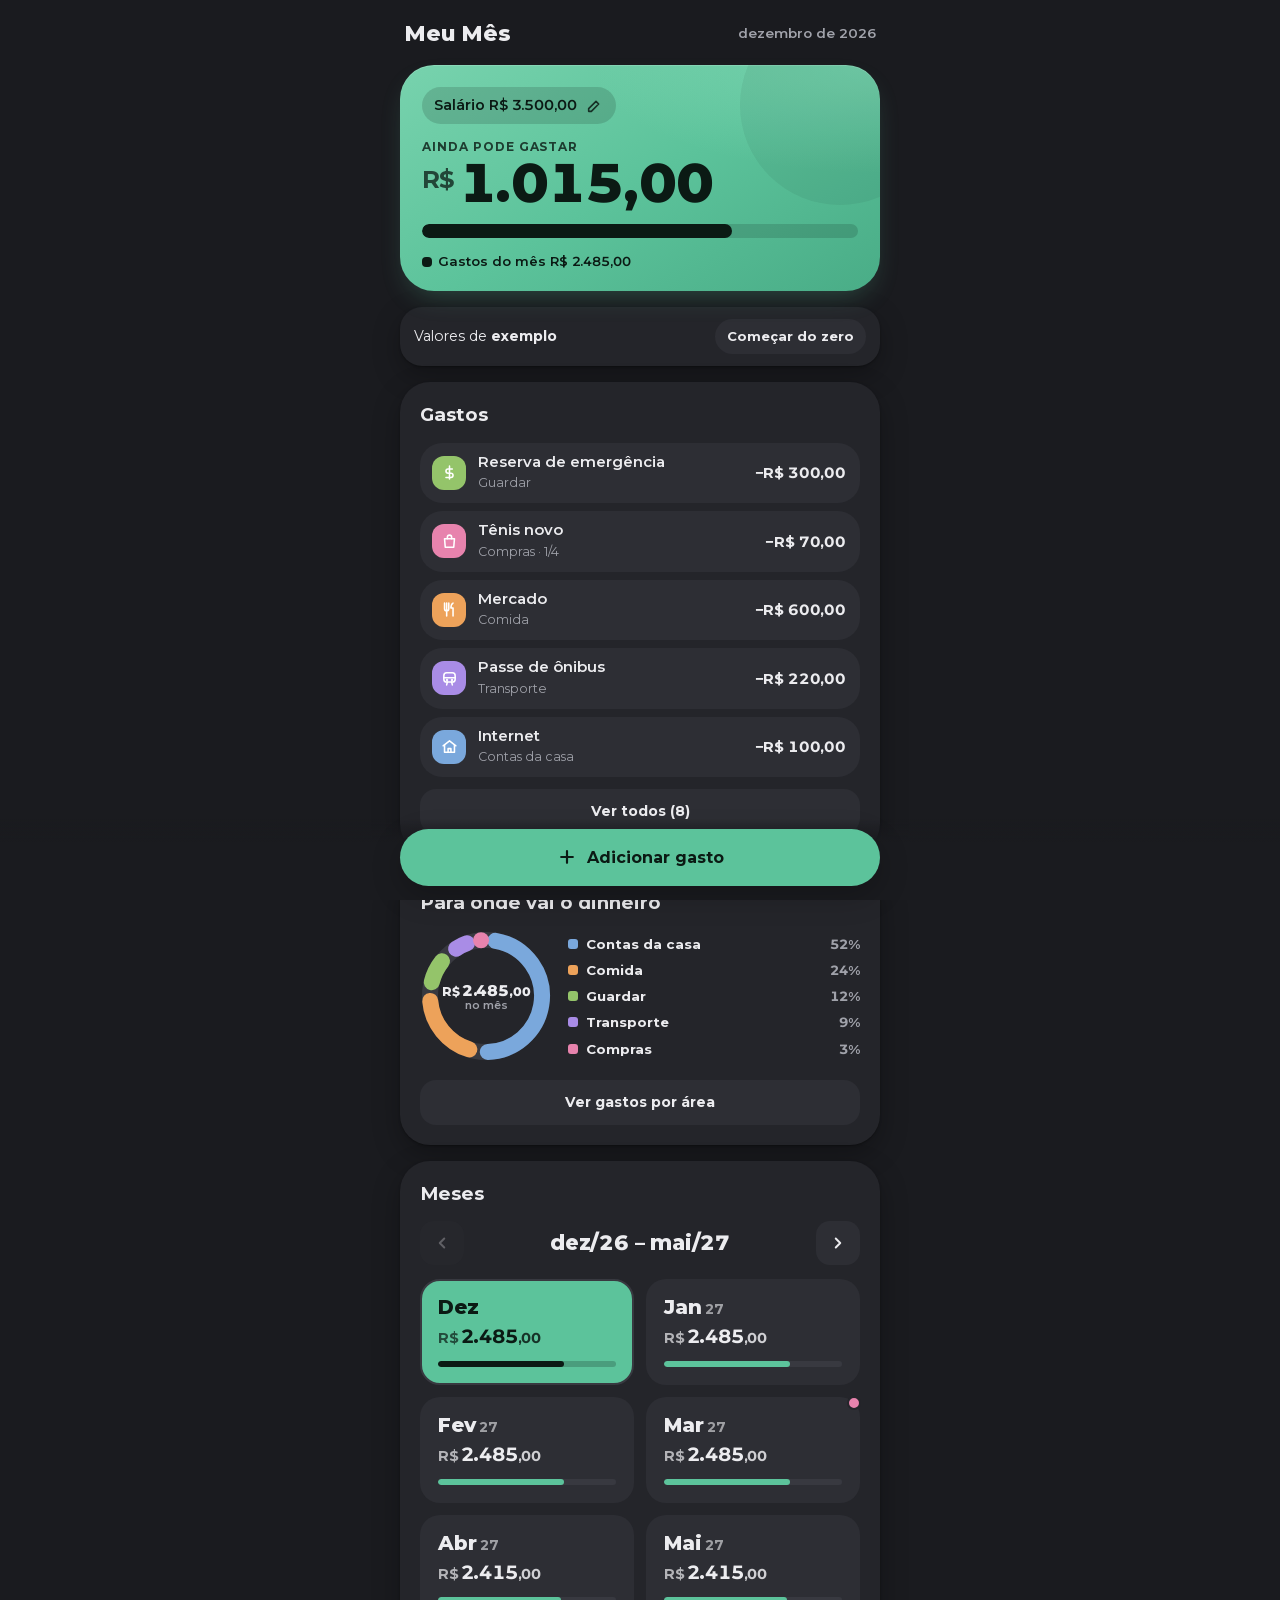
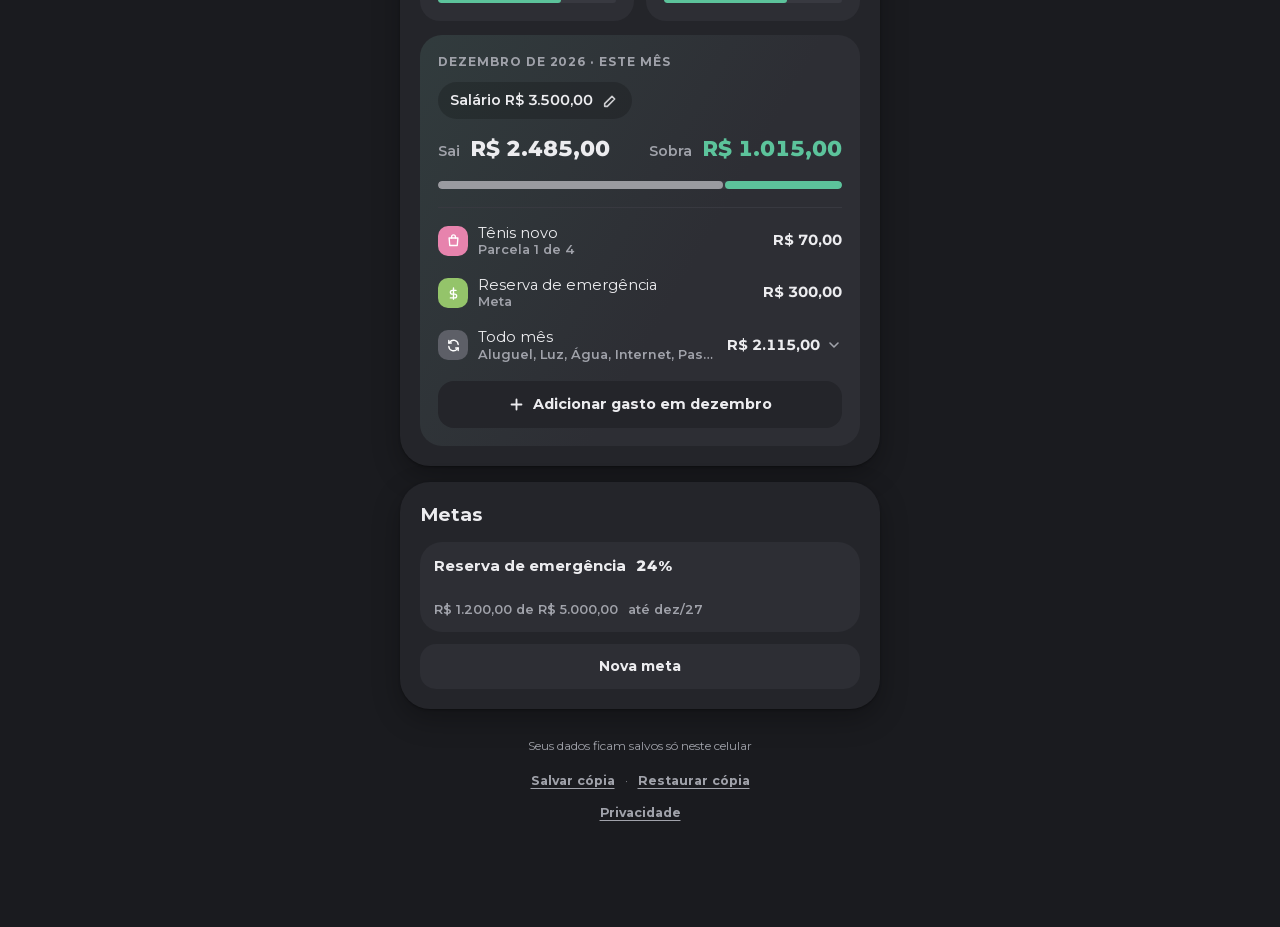
==== commit 285453c9: "Interface mais fluida: Montserrat, dinheiro no padrão brasileiro, áreas e Parcelado mais leves (v40)" ====
--- a/index.html
+++ b/index.html
@@ -27,24 +27,25 @@
   --c-contas:#7aa8dc; --c-comida:#eda25a; --c-transporte:#a98ce6; --c-pessoal:#cfa58a; --c-compras:#e783ad; --c-lazer:#5cc6c0; --c-reserva:#94c46a; --c-investir:#dcbd6a;
   --c-saude:#66d0a0; --c-educacao:#97a3f2; --c-dividas:#a3afc2; --c-projetos:#cf93e3; --c-assinaturas:#5ec4e4; --c-outros:#5d5f67;
   --shadow:0 1px 2px rgba(0,0,0,.3),0 10px 28px rgba(0,0,0,.28);
-  --display:"Bricolage Grotesque",ui-rounded,"SF Pro Rounded",system-ui,sans-serif;
-  --body:"Plus Jakarta Sans",system-ui,-apple-system,"Segoe UI",sans-serif;
+  --display:"Montserrat",system-ui,-apple-system,"Segoe UI",sans-serif;
+  --body:"Montserrat",system-ui,-apple-system,"Segoe UI",sans-serif;
   --r-xl:30px; --r-lg:22px; --r-md:16px; --r-pill:999px;
-  --spring:cubic-bezier(.34,1.56,.64,1);
+  --s:cubic-bezier(.4,0,.2,1);
   color-scheme:dark;
 }
 
 *{box-sizing:border-box}
 body{background:var(--bg);color:var(--ink);font-family:var(--body);font-size:15px;line-height:1.45;-webkit-tap-highlight-color:transparent;
   padding-left:max(16px,env(safe-area-inset-left,0px));padding-right:max(16px,env(safe-area-inset-right,0px))}
-.wrap{max-width:480px;margin:0 auto;padding-block:18px 120px;display:flex;flex-direction:column;gap:16px}
+.wrap{max-width:480px;margin:0 auto;padding-block:18px calc(var(--dock,96px) + 16px);display:flex;flex-direction:column;gap:16px}
+html{scroll-padding-bottom:calc(var(--dock,96px) + 8px)}
 h1,h2,h3{font-family:var(--display);margin:0;text-wrap:balance}
 .num{font-family:var(--display);font-variant-numeric:tabular-nums;letter-spacing:-.01em}
 button{font:inherit;color:inherit;border:0;background:none;cursor:pointer}
 button:focus-visible,input:focus-visible{outline:3px solid var(--accent);outline-offset:2px}
 
 /* clique que afunda e volta */
-.press{transition:transform .38s var(--spring),background-color .2s,box-shadow .2s;will-change:transform;touch-action:manipulation}
+.press{transition:transform .25s var(--s),background-color .2s,box-shadow .2s;touch-action:manipulation}
 .press.down{transform:scale(.92);transition:transform .09s ease-out}
 .press.down.soft{transform:scale(.97)}
 
@@ -63,7 +64,7 @@
 .big{font-size:clamp(2.6rem,12vw,3.4rem);font-weight:800;line-height:1}
 .big small{font-size:.45em;font-weight:700;opacity:.75;margin-right:4px;vertical-align:.55em}
 .bar{display:flex;height:14px;border-radius:var(--r-pill);overflow:hidden;background:color-mix(in srgb,currentColor 16%,transparent);gap:2px}
-.bar span{display:block;height:100%;transition:width .7s cubic-bezier(.22,1,.36,1);border-radius:var(--r-pill)}
+.bar span{display:block;height:100%;transition:width .5s var(--s);border-radius:var(--r-pill)}
 .bar .b-fix,.legend .i-fix{background:currentColor}
 .legend{display:flex;flex-wrap:wrap;gap:6px 16px;font-size:.82rem;font-weight:600}
 .legend i{display:inline-block;width:10px;height:10px;border-radius:4px;margin-right:6px;vertical-align:-1px}
@@ -78,24 +79,26 @@
 .sec-head p{margin:2px 0 0;color:var(--muted);font-size:.85rem}
 .sec-head .grow{flex:1;min-width:0}
 .chev{width:38px;height:38px;border-radius:14px;background:var(--surface-2);display:grid;place-items:center;flex:none}
-.chev svg{transition:transform .45s var(--spring)}
+.chev svg{transition:transform .3s var(--s)}
 .open .chev svg{transform:rotate(180deg)}
-.collapse{display:grid;grid-template-rows:0fr;transition:grid-template-rows .5s cubic-bezier(.22,1,.36,1)}
-.open .collapse{grid-template-rows:1fr}
-.collapse>div{overflow:hidden;min-height:0}
+/* o que abre e fecha (gastos de uma área, campos do parcelado): a altura anda na curva S e o de dentro some de verdade quando fecha */
+.collapse{display:grid;grid-template-rows:0fr;transition:grid-template-rows .32s var(--s)}
+.open>.collapse,.collapse.open{grid-template-rows:1fr}
+.collapse>div{overflow:hidden;min-height:0;visibility:hidden;transition:visibility 0s .32s}
+.open>.collapse>div,.collapse.open>div{visibility:visible;transition-delay:0s}
 
 @keyframes rise{to{opacity:1;transform:none}}
 .row .dot.investir{background:linear-gradient(140deg,#e2c46f,#8c6a1c)!important;box-shadow:inset 0 1px 0 rgba(255,255,255,.35)}
 
 /* listas */
 .list{display:flex;flex-direction:column;gap:8px;margin-top:14px}
-.row{display:flex;align-items:center;gap:12px;padding:10px 14px 10px 12px;border-radius:var(--r-lg);background:var(--surface-2);animation:rise .4s cubic-bezier(.22,1,.36,1) both}
-.row.leaving{animation:leave .3s ease-in forwards}
+.row{display:flex;align-items:center;gap:12px;padding:10px 14px 10px 12px;border-radius:var(--r-lg);background:var(--surface-2);animation:rise .32s var(--s) both}
+.row.leaving{animation:leave .25s var(--s) forwards}
 @keyframes leave{to{opacity:0;transform:scale(.9);height:0;padding-block:0;margin-block:-4px}}
 .row .dot{width:34px;height:34px;border-radius:12px;display:grid;place-items:center;color:#fff;flex:none}
 .row .dot svg{width:17px;height:17px}
 .row .tx{flex:1;min-width:0}
-.row .tx b{display:block;font-weight:600;overflow:hidden;text-overflow:ellipsis;white-space:nowrap}
+.row .tx b{display:-webkit-box;-webkit-box-orient:vertical;-webkit-line-clamp:2;font-weight:600;overflow:hidden;line-height:1.25;overflow-wrap:anywhere}
 .row .tx span{font-size:.78rem;color:var(--muted)}
 .row .val{font-weight:700}
 .x{width:34px;height:34px;border-radius:12px;display:grid;place-items:center;color:var(--muted);flex:none}
@@ -107,15 +110,15 @@
 .chip-btn.primary{background:var(--accent-soft);color:var(--ink)}
 
 /* barra inferior */
-.dock{position:fixed;left:0;right:0;bottom:0;padding:12px max(16px,env(safe-area-inset-right,0px)) calc(14px + env(safe-area-inset-bottom,0px)) max(16px,env(safe-area-inset-left,0px));
-  background:linear-gradient(to top,var(--bg) 60%,transparent);z-index:5}
+.dock{position:fixed;left:0;right:0;bottom:0;padding:10px max(16px,env(safe-area-inset-right,0px)) calc(14px + env(safe-area-inset-bottom,0px)) max(16px,env(safe-area-inset-left,0px));
+  background:linear-gradient(to top,var(--bg) 72%,transparent);z-index:5}
 .dock .in{max-width:480px;margin:0 auto;display:flex;gap:10px}
 .fab{flex:1;background:var(--hero);color:var(--hero-ink);border-radius:var(--r-pill);padding:17px 20px;font-weight:700;font-size:1rem;display:flex;align-items:center;justify-content:center;gap:10px;box-shadow:0 10px 30px rgba(0,0,0,.22)}
 .fab svg{width:20px;height:20px}
 .fab.ghost{flex:none;width:58px;padding:0;background:var(--surface);color:var(--ink);box-shadow:var(--shadow)}
 
 /* bottom sheet */
-.scrim{position:fixed;inset:0;background:rgba(0,0,0,.45);opacity:0;pointer-events:none;transition:opacity .3s;z-index:20}
+.scrim{position:fixed;inset:0;background:rgba(0,0,0,.45);opacity:0;pointer-events:none;transition:opacity .3s var(--s);z-index:20}
 .scrim.on{opacity:1;pointer-events:auto}
 /* com o teclado do celular aberto, a janela fica em cima dele. O app põe a borda de baixo dela (contada do alto da tela, que não
    muda quando o Android encolhe a página) e o tamanho uma vez, ao abrir; depois ela só desliza (translate) no ritmo do teclado
@@ -124,20 +127,20 @@
 @property --sobra{syntax:'<length>';inherits:false;initial-value:0px}
 @property --tt{syntax:'<time>';inherits:false;initial-value:.36s}
 :root{--tec:cubic-bezier(.25,.9,.3,1)}
-.sheet{position:fixed;left:0;right:0;bottom:0;z-index:21;transform:translateY(calc(105% + var(--sobra,0px)));visibility:hidden;transition:transform .5s cubic-bezier(.22,1,.36,1),visibility 0s .5s;
+.sheet{position:fixed;left:0;right:0;bottom:0;z-index:21;transform:translateY(calc(105% + var(--sobra,0px)));visibility:hidden;transition:transform .42s var(--s),visibility 0s .42s;
   padding-left:env(safe-area-inset-left,0px);padding-right:env(safe-area-inset-right,0px)}
-.sheet.on{transform:none;visibility:visible;will-change:transform;transition:transform .5s cubic-bezier(.22,1,.36,1),translate var(--tt,.36s) var(--tec)}
+.sheet.on{transform:none;visibility:visible;will-change:transform;transition:transform .42s var(--s),translate var(--tt,.36s) var(--tec)}
 /* raro: o lugar guardado pro teclado mudou com a janela aberta (o teclado era maior, ou não apareceu): aí ela muda de tamanho devagar */
-.sheet.on.ajusta{transition:transform .5s cubic-bezier(.22,1,.36,1),translate var(--tt,.36s) var(--tec),bottom .36s var(--tec)}
+.sheet.on.ajusta{transition:transform .42s var(--s),translate var(--tt,.36s) var(--tec),bottom .36s var(--tec)}
 /* o fundo da janela continua por baixo dela, atrás do teclado: enquanto o teclado sobe ou desce, nunca aparece um vão entre os dois */
 .sheet::after{content:"";position:absolute;top:calc(100% - 1px);left:env(safe-area-inset-left,0px);right:env(safe-area-inset-right,0px);max-width:520px;margin:0 auto;height:100vh;background:var(--surface);pointer-events:none}
 .sheet .in{max-width:520px;margin:0 auto;background:var(--surface);border-radius:32px 32px 0 0;padding:10px 20px calc(22px + env(safe-area-inset-bottom,0px));display:flex;flex-direction:column;gap:16px;max-height:88vh;overflow:auto}
 .grab{width:44px;height:5px;border-radius:9px;background:var(--line);margin:4px auto 0}
 .sheet h3{font-size:1.3rem}
 .seg{display:flex;background:var(--surface-2);border-radius:var(--r-pill);padding:4px;position:relative}
-.seg button{flex:1;padding:11px 8px;border-radius:var(--r-pill);font-weight:700;font-size:.88rem;position:relative;z-index:1;color:var(--muted);transition:color .25s}
+.seg button{flex:1;padding:11px 8px;border-radius:var(--r-pill);font-weight:700;font-size:.88rem;position:relative;z-index:1;color:var(--muted);transition:color .2s var(--s)}
 .seg button[aria-pressed="true"]{color:var(--ink)}
-.seg .pill{position:absolute;top:4px;bottom:4px;left:4px;width:calc(50% - 4px);background:var(--surface);border-radius:var(--r-pill);box-shadow:var(--shadow);transition:transform .42s cubic-bezier(.34,1.12,.64,1)}
+.seg .pill{position:absolute;top:4px;bottom:4px;left:4px;width:calc(50% - 4px);background:var(--surface);border-radius:var(--r-pill);box-shadow:var(--shadow);transition:transform .3s var(--s)}
 .seg.right .pill{transform:translateX(100%)}
 .seg.three .pill{width:calc((100% - 8px)/3)}
 .seg.three button{padding-inline:4px;font-size:.84rem}
@@ -155,13 +158,13 @@
 /* a área escolhida fica na cor dela; o foco do teclado é tracejado, pra não parecer escolhida */
 .chips button[aria-pressed="true"]{border-color:var(--cc,var(--ink));background:color-mix(in srgb,var(--cc,var(--ink)) 24%,var(--surface-2));font-weight:700}
 .chips button:focus-visible{outline:2px dashed var(--muted);outline-offset:3px}
-.chips button.realce{animation:realce .6s var(--spring)}
+.chips button.realce{animation:realce .45s var(--s)}
 @keyframes realce{40%{transform:scale(1.08)}}
 #gAreaLbl.pick{color:var(--warn)}
 .go{background:var(--hero);color:var(--hero-ink);border-radius:var(--r-pill);padding:17px;font-weight:700;font-size:1rem}
 .go:disabled{opacity:.45}
 
-.toast{position:fixed;left:50%;bottom:calc(96px + env(safe-area-inset-bottom,0px));transform:translate(-50%,20px);opacity:0;background:var(--ink);color:var(--bg);padding:11px 18px;border-radius:var(--r-pill);font-weight:600;font-size:.88rem;transition:transform .4s var(--spring),opacity .4s var(--spring);z-index:30;pointer-events:none;white-space:nowrap}
+.toast{position:fixed;left:50%;bottom:calc(96px + env(safe-area-inset-bottom,0px));transform:translate(-50%,20px);opacity:0;background:var(--ink);color:var(--bg);padding:11px 18px;border-radius:var(--r-pill);font-weight:600;font-size:.88rem;transition:transform .3s var(--s),opacity .3s var(--s);z-index:30;pointer-events:none;white-space:nowrap}
 .toast.on{opacity:1;transform:translate(-50%,0)}
 .save{font-size:.75rem;color:var(--muted);text-align:center}
 .save.erro{color:var(--bad);font-weight:700}
@@ -197,7 +200,7 @@
 .andares .fim b{color:var(--hero)}
 .andares .neg b{color:var(--bad)}
 .chart{display:flex;align-items:flex-end;gap:3px;height:96px;margin-top:8px}
-.chart span{flex:1;min-width:2px;border-radius:6px 6px 3px 3px;transition:height .6s cubic-bezier(.22,1,.36,1)}
+.chart span{flex:1;min-width:2px;border-radius:6px 6px 3px 3px;transition:height .45s var(--s)}
 .chart-x{display:flex;justify-content:space-between;font-size:.72rem;color:var(--muted);font-weight:600}
 .leg2{display:flex;gap:14px;font-size:.78rem;color:var(--muted);font-weight:600;flex-wrap:wrap}
 .leg2 i{display:inline-block;width:10px;height:10px;border-radius:4px;margin-right:6px;vertical-align:-1px}
@@ -231,13 +234,13 @@
 .dres .sb b{color:var(--hero)}
 .dres.neg .sb b{color:var(--bad)}
 .split-bar{display:flex;gap:2px;height:8px;border-radius:var(--r-pill);overflow:hidden;background:var(--line);margin:4px 0 2px}
-.split-bar span{display:block;height:100%;border-radius:var(--r-pill);transition:width .6s cubic-bezier(.22,1,.36,1)}
+.split-bar span{display:block;height:100%;border-radius:var(--r-pill);transition:width .45s var(--s)}
 .d-gasto{background:color-mix(in srgb,var(--ink) 55%,transparent)}
 .d-sobra{background:var(--hero)}
 .d-falta{background:var(--bad)}
 /* os gastos do mês: um embaixo do outro, com folga, separados do resumo por uma linha. Cada um é um botão que abre o gasto */
 .mini{display:flex;flex-direction:column;gap:18px;margin-top:4px;padding-top:16px;border-top:1px solid var(--line)}
-.mini .ln{display:flex;align-items:center;gap:12px;font-size:.92rem;min-width:0;width:calc(100% + 16px);margin:-6px -8px;padding:6px 8px;border-radius:14px;text-align:left}
+.mini .ln{display:flex;align-items:center;gap:10px;font-size:.92rem;min-width:0;width:calc(100% + 16px);margin:-6px -8px;padding:6px 8px;border-radius:14px;text-align:left}
 @media (hover:hover){.mini .ln:hover{background:color-mix(in srgb,var(--ink) 6%,transparent)}}
 .mini .ln.off{opacity:.5}
 .mini .ln .chv{width:16px;height:16px;margin-left:-4px}
@@ -249,7 +252,9 @@
 @media (max-width:340px){.add-mes svg{display:none}}
 .mini i{width:30px;height:30px;border-radius:10px;display:grid;place-items:center;color:#fff;flex:none}
 .mini i svg{width:15px;height:15px}
-.mini .t{flex:1;min-width:0;display:flex;flex-direction:column;line-height:1.25;overflow-wrap:break-word}
+.mini .t{flex:1;min-width:0;display:flex;flex-direction:column;line-height:1.25;overflow-wrap:anywhere}
+.mini .t>span:first-child{display:-webkit-box;-webkit-box-orient:vertical;-webkit-line-clamp:2;overflow:hidden}
+.mini [data-todo] .t>span:first-child{white-space:nowrap}
 .mini .t small{font-size:.8rem;color:var(--muted);font-weight:600}
 /* nada some cortado: o nome quebra linha; só a lista do "Todo mês" termina em reticências */
 .mini .t small.lista{white-space:nowrap;overflow:hidden;text-overflow:ellipsis}
@@ -263,8 +268,8 @@
 .sheet-top h3{flex:1;min-width:0}
 .back{display:inline-flex;align-items:center;gap:4px;background:var(--surface-2);border-radius:var(--r-pill);padding:9px 14px 9px 9px;font-weight:700;font-size:.88rem;flex:none}
 .back svg{width:18px;height:18px}
-.sheet .in{box-shadow:0 -12px 40px rgba(0,0,0,.12);transform-origin:50% 0;transition:transform .45s cubic-bezier(.22,1,.36,1),filter .45s}
-.sheet.ajusta .in{transition:transform .45s cubic-bezier(.22,1,.36,1),filter .45s,max-height .36s var(--tec),padding-bottom .36s var(--tec)}
+.sheet .in{box-shadow:0 -12px 40px rgba(0,0,0,.12);transform-origin:50% 0;transition:transform .42s var(--s),filter .42s var(--s)}
+.sheet.ajusta .in{transition:transform .42s var(--s),filter .42s var(--s),max-height .36s var(--tec),padding-bottom .36s var(--tec)}
 /* janela que ficou atrás de outra: recua e apaga um pouco */
 .sheet.atras{pointer-events:none}
 .sheet.atras .in{transform:scale(.94) translateY(-10px);filter:brightness(.55)}
@@ -288,7 +293,14 @@
 .parc-res small{font-size:.86rem}
 .so-leitor{position:absolute;width:1px;height:1px;overflow:hidden;clip-path:inset(50%);white-space:nowrap}
 /* como você paga: mais espaço entre as partes e letra maior, pra ler sem esforço */
-#sheetPag .corpo,#sheetPag .parc-opts{gap:30px}
+#sheetPag .corpo{gap:30px}
+#sheetPag .parc-opts{gap:0}
+#sheetPag .dobra>div{display:flex;flex-direction:column;gap:30px;transition:opacity .25s var(--s),visibility 0s .32s;opacity:0}
+#sheetPag .dobra.open>div{opacity:1;transition-delay:0s}
+.quieto .collapse,.quieto .collapse>div,.quieto .pill{transition:none!important}
+#gParcA>div>:last-child{margin-bottom:30px}
+#gParcB>div{gap:0}
+#gParcB>div>:first-child,#gJurosD>div>:first-child{margin-top:30px}
 #sheetPag .field{gap:10px}
 #sheetPag .field label{font-size:.92rem}
 /* o valor em destaque, pra ver bem o número, com mais folga até os botões */
@@ -303,41 +315,47 @@
 /* para onde vai o dinheiro */
 .onde{display:grid;grid-template-columns:132px 1fr;gap:16px;align-items:center;margin-top:14px}
 .donut{position:relative;width:132px;height:132px}
-.donut svg{width:100%;height:100%;transform:rotate(-90deg)}
-.donut circle{fill:none;stroke-width:16;transition:stroke-dasharray .6s cubic-bezier(.22,1,.36,1),stroke-dashoffset .6s cubic-bezier(.22,1,.36,1)}
+.donut svg{width:100%;height:100%}
+.donut circle{fill:none;stroke-width:16}
+.donut .fatia{stroke-linecap:round}
+.donut .ponto{stroke:none}
 .donut .c{position:absolute;inset:0;display:flex;flex-direction:column;align-items:center;justify-content:center;text-align:center;line-height:1.1}
-.donut .c b{font-family:var(--display);font-weight:800;font-size:1.05rem;font-variant-numeric:tabular-nums}
+.donut .c b{font-family:var(--display);font-weight:800;font-size:1rem;font-variant-numeric:tabular-nums;white-space:nowrap;max-width:88px}
+.donut .c b small{font-size:.8em}
+.donut .c b small:first-child{margin-right:2px}
 .donut .c span{font-size:.7rem;color:var(--muted);font-weight:600}
 .leg-onde{display:flex;flex-direction:column;gap:10px;min-width:0;margin:0;padding:0;list-style:none}
-.leg-onde li{display:flex;align-items:center;gap:8px;min-width:0}
-.leg-onde i{width:10px;height:10px;border-radius:3px;flex:none}
-.leg-onde b{flex:1;min-width:0;font-size:.84rem;font-weight:700;overflow:hidden;text-overflow:ellipsis;white-space:nowrap}
+.leg-onde li{display:flex;align-items:flex-start;gap:8px;min-width:0;line-height:1.2}
+.leg-onde i{width:10px;height:10px;border-radius:3px;flex:none;margin-top:3px}
+.leg-onde b{flex:1;min-width:0;font-size:.84rem;font-weight:700;display:-webkit-box;-webkit-box-orient:vertical;-webkit-line-clamp:2;overflow:hidden;overflow-wrap:anywhere}
 .leg-onde small{font-size:.84rem;color:var(--muted);font-weight:700;font-variant-numeric:tabular-nums;white-space:nowrap}
 .onde .empty{grid-column:1/-1}
 /* tela estreita: a rosca diminui pra legenda caber inteira e, mais estreita ainda, a legenda vai pra baixo */
-@media (max-width:380px){.onde{grid-template-columns:116px 1fr;gap:14px}.donut{width:116px;height:116px}.donut .c b{font-size:.95rem}}
+@media (max-width:380px){.onde{grid-template-columns:116px 1fr;gap:14px}.donut{width:116px;height:116px}.donut .c b{font-size:.9rem;max-width:76px}}
 @media (max-width:340px){.onde{grid-template-columns:1fr;justify-items:center}.leg-onde{width:100%}}
 /* embaixo da rosca, o botão que abre os gastos de cada área */
 #areasBtn{margin-top:18px}
 /* gastos por área: uma linha por área com a barra na cor dela; tocando, abrem embaixo os gastos que entram nela */
-.a-sub{margin:-6px 0 0;color:var(--muted);font-size:.9rem;font-weight:600}
-.a-sub b{color:var(--ink);font-weight:800}
-.areas{display:flex;flex-direction:column;gap:8px}
+.a-sub{display:flex;align-items:baseline;justify-content:space-between;gap:12px;margin:-4px 0 2px;color:var(--muted);font-size:.9rem;font-weight:600}
+.a-sub b{color:var(--ink);font-family:var(--display);font-size:1.3rem;font-weight:800;white-space:nowrap}
+.areas{display:flex;flex-direction:column;gap:10px}
 .area{background:var(--surface-2);border-radius:var(--r-lg);padding:12px 14px 12px 12px}
 .area-h{display:flex;align-items:center;gap:12px;width:100%;text-align:left}
 .area-h i{width:34px;height:34px;border-radius:12px;display:grid;place-items:center;color:#fff;flex:none}
 .area-h i svg{width:17px;height:17px}
 .area-h .t{flex:1;min-width:0;display:flex;flex-direction:column;line-height:1.3}
-.area-h .t b{font-weight:700;overflow:hidden;text-overflow:ellipsis;white-space:nowrap}
-.area-h .t small{font-size:.78rem;color:var(--muted);font-weight:600}
+.area-h .t b{font-weight:700;display:-webkit-box;-webkit-box-orient:vertical;-webkit-line-clamp:2;overflow:hidden;overflow-wrap:anywhere}
+.area-h .t small{font-size:.76rem;color:var(--muted);font-weight:500}
 .area-h>.num{font-weight:800;white-space:nowrap}
-.chv{width:18px;height:18px;color:var(--muted);flex:none;transition:transform .45s var(--spring)}
+.chv{width:18px;height:18px;color:var(--muted);flex:none;transition:transform .3s var(--s)}
 .area.open .chv,[aria-expanded="true"]>.chv{transform:rotate(180deg)}
-.abar{display:block;height:6px;border-radius:var(--r-pill);background:var(--line);overflow:hidden;margin:10px 0 0 46px}
-.abar span{display:block;height:100%;border-radius:inherit;transition:width .6s cubic-bezier(.22,1,.36,1)}
+.abar{display:block;height:4px;border-radius:var(--r-pill);background:var(--line);overflow:hidden;margin:9px 0 0 46px}
+.abar span{display:block;height:100%;border-radius:inherit;transition:width .45s var(--s)}
 .aitens{list-style:none;margin:0;padding:14px 0 2px 46px;display:flex;flex-direction:column;gap:12px}
 .aitens li{display:flex;justify-content:space-between;align-items:baseline;gap:12px;font-size:.9rem;min-width:0}
-.aitens .t{display:flex;flex-direction:column;min-width:0;line-height:1.25;overflow-wrap:break-word}
+.aitens li>b{flex:none}
+.aitens .t{display:flex;flex-direction:column;min-width:0;line-height:1.25;overflow-wrap:anywhere}
+.aitens .t>span{display:-webkit-box;-webkit-box-orient:vertical;-webkit-line-clamp:2;overflow:hidden}
 .aitens small{font-size:.78rem;color:var(--muted);font-weight:600}
 .aitens b{white-space:nowrap;font-weight:700}
 
@@ -349,9 +367,10 @@
 .cmeses .cm small{font-size:.7em;font-weight:700;opacity:.6;margin-left:3px}
 .cmeses .cv{font-size:clamp(1rem,4.6vw,1.2rem);font-weight:700;white-space:nowrap;max-width:100%}
 .cmeses .cv small{font-size:.75em;opacity:.7;margin-right:2px}
+.cmeses .cv small.cc{opacity:.85;margin:0}
 .cmeses .cv.over{color:var(--bad)}
 .cmeses .cmt{display:block;align-self:stretch;height:6px;border-radius:9px;background:var(--line);overflow:hidden;margin-top:5px}
-.cmeses .cmt span{display:block;height:100%;border-radius:inherit;background:var(--hero);transition:width .5s cubic-bezier(.22,1,.36,1)}
+.cmeses .cmt span{display:block;height:100%;border-radius:inherit;background:var(--hero);transition:width .45s var(--s)}
 .cmeses .cmt span.over{background:var(--bad)}
 .cmeses .cdots{position:absolute;top:-3px;right:-3px;display:flex;gap:2px}
 .cmeses .cdots i{width:14px;height:14px;border-radius:50%;background:var(--c-compras);border:2px solid var(--surface)}
@@ -399,8 +418,9 @@
 .lembrete .li{width:36px;height:36px;border-radius:12px;display:grid;place-items:center;color:#fff;background:var(--c-reserva);grid-row:span 2;align-self:start}
 .lembrete .li svg{width:18px;height:18px}
 .lembrete p{margin:0;font-size:.88rem;font-weight:600;line-height:1.35}
-.lembrete .x{grid-row:span 2;align-self:start;margin-top:-4px}
-.lembrete .sim{grid-column:2;justify-self:start;background:var(--hero);color:var(--hero-ink);border-radius:var(--r-pill);padding:9px 15px;font-weight:700;font-size:.86rem}
+.lembrete .x{align-self:start;margin-top:-4px}
+.lembrete .sim{grid-column:2/4;justify-self:start;margin-right:6px;background:var(--hero);color:var(--hero-ink);border-radius:var(--r-pill);padding:9px 15px;font-weight:700;font-size:.86rem}
+@media (max-width:340px){.lembrete .sim{font-size:.8rem;padding:9px 12px}}
 /* o mês virou: o mesmo cartão do lembrete, com o nome do mês em cima da pergunta e dois botões */
 .virada .li{background:var(--hero);color:var(--hero-ink)}
 .virada p b{display:block;font-family:var(--display);font-size:1.02rem;font-weight:800}
@@ -413,11 +433,11 @@
 .metas{display:flex;flex-direction:column;gap:8px;margin-top:14px}
 .meta{display:flex;flex-direction:column;gap:8px;width:100%;text-align:left;padding:13px 14px;border-radius:var(--r-lg);background:var(--surface-2)}
 .meta .mt,.meta .ms{display:flex;justify-content:space-between;align-items:baseline;gap:10px;min-width:0}
-.meta .mt b{font-weight:700;overflow:hidden;text-overflow:ellipsis;white-space:nowrap;min-width:0}
+.meta .mt b{font-weight:700;display:-webkit-box;-webkit-box-orient:vertical;-webkit-line-clamp:2;overflow:hidden;overflow-wrap:anywhere;min-width:0}
 .meta .mt .num{font-weight:800;flex:none}
 .meta .mbar{display:block;height:8px;border-radius:var(--r-pill);background:var(--line);overflow:hidden}
-.meta .mbar span{display:block;height:100%;border-radius:inherit;transition:width .6s cubic-bezier(.22,1,.36,1)}
-.meta .ms{font-size:.8rem;color:var(--muted);font-weight:600}
+.meta .mbar span{display:block;height:100%;border-radius:inherit;transition:width .45s var(--s)}
+.meta .ms{font-size:.8rem;color:var(--muted);font-weight:600;flex-wrap:wrap;row-gap:2px}
 .meta .ms span:last-child{flex:none}
 .meta.feita .mt .num{color:var(--hero)}
 .metas .empty{text-align:left}
@@ -595,6 +615,7 @@
         <button type="button" data-pag="parc" aria-pressed="false">Parcelado</button>
       </div>
       <div class="parc-opts" id="gParcOpts">
+        <div class="collapse dobra" id="gParcA"><div>
         <div class="field" id="gVMF">
           <label id="gVMLbl"></label>
           <div class="seg" id="gVMSeg">
@@ -612,11 +633,13 @@
           </div>
         </div>
         <div class="parc-res" id="gParcRes" aria-live="polite"></div>
+        </div></div>
         <div class="field">
           <label for="gInicioBtn" id="gMesLbl">Sai do dinheiro de</label>
           <input id="gInicio" type="hidden">
           <button type="button" class="mes-btn press soft" id="gInicioBtn" data-mes-for="gInicio"><svg viewBox="0 0 24 24" fill="none" stroke="currentColor" stroke-width="2.2" stroke-linecap="round" stroke-linejoin="round"><rect x="3.5" y="5" width="17" height="15.5" rx="4"/><path d="M3.5 10h17M8 3v4M16 3v4"/></svg><span></span><svg viewBox="0 0 24 24" fill="none" stroke="currentColor" stroke-width="2.4" stroke-linecap="round" stroke-linejoin="round"><path d="m6 9 6 6 6-6"/></svg></button>
         </div>
+        <div class="collapse dobra" id="gParcB"><div>
         <div class="field" id="gVenceF">
           <label id="gVenceLbl">Primeira parcela vence em</label>
           <div class="seg" id="gVenceSeg" role="group" aria-labelledby="gVenceLbl">
@@ -625,10 +648,13 @@
             <button type="button" data-vence="1" aria-pressed="false"></button>
           </div>
         </div>
+        <div class="collapse dobra" id="gJurosD"><div>
         <div class="field" id="gJurosF">
           <label for="gJuros">Juros por mês <span class="opt">(opcional)</span></label>
           <div class="pctf"><input id="gJuros" inputmode="decimal" enterkeyhint="done" autocomplete="off" placeholder="0"><span>% ao mês</span></div>
         </div>
+        </div></div>
+        </div></div>
       </div>
     </div>
     <div class="pe">
@@ -649,16 +675,16 @@
     </div>
     <div class="field">
       <label for="tValor">Quero juntar</label>
-      <div class="money"><span>R$</span><input id="tValor" inputmode="decimal" enterkeyhint="next" autocomplete="off" placeholder="5.000"></div>
+      <div class="money"><span>R$</span><input id="tValor" inputmode="decimal" enterkeyhint="next" autocomplete="off" placeholder="5.000,00"></div>
     </div>
     <div class="row2">
       <div class="field">
         <label for="tMes">Guardo por mês</label>
-        <div class="money sm"><span>R$</span><input id="tMes" inputmode="decimal" enterkeyhint="next" autocomplete="off" placeholder="300"></div>
+        <div class="money sm"><span>R$</span><input id="tMes" inputmode="decimal" enterkeyhint="next" autocomplete="off" placeholder="300,00"></div>
       </div>
       <div class="field">
         <label for="tJa">Já tenho <span class="opt">(opcional)</span></label>
-        <div class="money sm"><span>R$</span><input id="tJa" inputmode="decimal" enterkeyhint="next" autocomplete="off" placeholder="0"></div>
+        <div class="money sm"><span>R$</span><input id="tJa" inputmode="decimal" enterkeyhint="next" autocomplete="off" placeholder="0,00"></div>
       </div>
     </div>
     <div class="field">
--- a/fonts/fontes.css
+++ b/fonts/fontes.css
@@ -1,30 +1,3 @@
-/* Fontes Bricolage Grotesque e Plus Jakarta Sans (licença SIL Open Font License 1.1, ver LICENCA.txt).
-   Ficam guardadas junto com o app: abrir o Meu Mês não faz nenhum pedido a outro site. */
-/* latin-ext */
-@font-face{font-family: 'Bricolage Grotesque';font-style: normal;font-weight: 500;font-stretch: 100%;font-display: swap;src: url(bricolage-grotesque-latin-ext.woff2) format('woff2');unicode-range: U+0100-02BA, U+02BD-02C5, U+02C7-02CC, U+02CE-02D7, U+02DD-02FF, U+0304, U+0308, U+0329, U+1D00-1DBF, U+1E00-1E9F, U+1EF2-1EFF, U+2020, U+20A0-20AB, U+20AD-20C4, U+2113, U+2C60-2C7F, U+A720-A7FF;}
-/* latin */
-@font-face{font-family: 'Bricolage Grotesque';font-style: normal;font-weight: 500;font-stretch: 100%;font-display: swap;src: url(bricolage-grotesque-latin.woff2) format('woff2');unicode-range: U+0000-00FF, U+0131, U+0152-0153, U+02BB-02BC, U+02C6, U+02DA, U+02DC, U+0304, U+0308, U+0329, U+2000-206F, U+20AC, U+2122, U+2191, U+2193, U+2212, U+2215, U+FEFF, U+FFFD;}
-/* latin-ext */
-@font-face{font-family: 'Bricolage Grotesque';font-style: normal;font-weight: 700;font-stretch: 100%;font-display: swap;src: url(bricolage-grotesque-latin-ext.woff2) format('woff2');unicode-range: U+0100-02BA, U+02BD-02C5, U+02C7-02CC, U+02CE-02D7, U+02DD-02FF, U+0304, U+0308, U+0329, U+1D00-1DBF, U+1E00-1E9F, U+1EF2-1EFF, U+2020, U+20A0-20AB, U+20AD-20C4, U+2113, U+2C60-2C7F, U+A720-A7FF;}
-/* latin */
-@font-face{font-family: 'Bricolage Grotesque';font-style: normal;font-weight: 700;font-stretch: 100%;font-display: swap;src: url(bricolage-grotesque-latin.woff2) format('woff2');unicode-range: U+0000-00FF, U+0131, U+0152-0153, U+02BB-02BC, U+02C6, U+02DA, U+02DC, U+0304, U+0308, U+0329, U+2000-206F, U+20AC, U+2122, U+2191, U+2193, U+2212, U+2215, U+FEFF, U+FFFD;}
-/* latin-ext */
-@font-face{font-family: 'Bricolage Grotesque';font-style: normal;font-weight: 800;font-stretch: 100%;font-display: swap;src: url(bricolage-grotesque-latin-ext.woff2) format('woff2');unicode-range: U+0100-02BA, U+02BD-02C5, U+02C7-02CC, U+02CE-02D7, U+02DD-02FF, U+0304, U+0308, U+0329, U+1D00-1DBF, U+1E00-1E9F, U+1EF2-1EFF, U+2020, U+20A0-20AB, U+20AD-20C4, U+2113, U+2C60-2C7F, U+A720-A7FF;}
-/* latin */
-@font-face{font-family: 'Bricolage Grotesque';font-style: normal;font-weight: 800;font-stretch: 100%;font-display: swap;src: url(bricolage-grotesque-latin.woff2) format('woff2');unicode-range: U+0000-00FF, U+0131, U+0152-0153, U+02BB-02BC, U+02C6, U+02DA, U+02DC, U+0304, U+0308, U+0329, U+2000-206F, U+20AC, U+2122, U+2191, U+2193, U+2212, U+2215, U+FEFF, U+FFFD;}
-/* latin-ext */
-@font-face{font-family: 'Plus Jakarta Sans';font-style: normal;font-weight: 400;font-display: swap;src: url(plus-jakarta-sans-latin-ext.woff2) format('woff2');unicode-range: U+0100-02BA, U+02BD-02C5, U+02C7-02CC, U+02CE-02D7, U+02DD-02FF, U+0304, U+0308, U+0329, U+1D00-1DBF, U+1E00-1E9F, U+1EF2-1EFF, U+2020, U+20A0-20AB, U+20AD-20C4, U+2113, U+2C60-2C7F, U+A720-A7FF;}
-/* latin */
-@font-face{font-family: 'Plus Jakarta Sans';font-style: normal;font-weight: 400;font-display: swap;src: url(plus-jakarta-sans-latin.woff2) format('woff2');unicode-range: U+0000-00FF, U+0131, U+0152-0153, U+02BB-02BC, U+02C6, U+02DA, U+02DC, U+0304, U+0308, U+0329, U+2000-206F, U+20AC, U+2122, U+2191, U+2193, U+2212, U+2215, U+FEFF, U+FFFD;}
-/* latin-ext */
-@font-face{font-family: 'Plus Jakarta Sans';font-style: normal;font-weight: 500;font-display: swap;src: url(plus-jakarta-sans-latin-ext.woff2) format('woff2');unicode-range: U+0100-02BA, U+02BD-02C5, U+02C7-02CC, U+02CE-02D7, U+02DD-02FF, U+0304, U+0308, U+0329, U+1D00-1DBF, U+1E00-1E9F, U+1EF2-1EFF, U+2020, U+20A0-20AB, U+20AD-20C4, U+2113, U+2C60-2C7F, U+A720-A7FF;}
-/* latin */
-@font-face{font-family: 'Plus Jakarta Sans';font-style: normal;font-weight: 500;font-display: swap;src: url(plus-jakarta-sans-latin.woff2) format('woff2');unicode-range: U+0000-00FF, U+0131, U+0152-0153, U+02BB-02BC, U+02C6, U+02DA, U+02DC, U+0304, U+0308, U+0329, U+2000-206F, U+20AC, U+2122, U+2191, U+2193, U+2212, U+2215, U+FEFF, U+FFFD;}
-/* latin-ext */
-@font-face{font-family: 'Plus Jakarta Sans';font-style: normal;font-weight: 600;font-display: swap;src: url(plus-jakarta-sans-latin-ext.woff2) format('woff2');unicode-range: U+0100-02BA, U+02BD-02C5, U+02C7-02CC, U+02CE-02D7, U+02DD-02FF, U+0304, U+0308, U+0329, U+1D00-1DBF, U+1E00-1E9F, U+1EF2-1EFF, U+2020, U+20A0-20AB, U+20AD-20C4, U+2113, U+2C60-2C7F, U+A720-A7FF;}
-/* latin */
-@font-face{font-family: 'Plus Jakarta Sans';font-style: normal;font-weight: 600;font-display: swap;src: url(plus-jakarta-sans-latin.woff2) format('woff2');unicode-range: U+0000-00FF, U+0131, U+0152-0153, U+02BB-02BC, U+02C6, U+02DA, U+02DC, U+0304, U+0308, U+0329, U+2000-206F, U+20AC, U+2122, U+2191, U+2193, U+2212, U+2215, U+FEFF, U+FFFD;}
-/* latin-ext */
-@font-face{font-family: 'Plus Jakarta Sans';font-style: normal;font-weight: 700;font-display: swap;src: url(plus-jakarta-sans-latin-ext.woff2) format('woff2');unicode-range: U+0100-02BA, U+02BD-02C5, U+02C7-02CC, U+02CE-02D7, U+02DD-02FF, U+0304, U+0308, U+0329, U+1D00-1DBF, U+1E00-1E9F, U+1EF2-1EFF, U+2020, U+20A0-20AB, U+20AD-20C4, U+2113, U+2C60-2C7F, U+A720-A7FF;}
-/* latin */
-@font-face{font-family: 'Plus Jakarta Sans';font-style: normal;font-weight: 700;font-display: swap;src: url(plus-jakarta-sans-latin.woff2) format('woff2');unicode-range: U+0000-00FF, U+0131, U+0152-0153, U+02BB-02BC, U+02C6, U+02DA, U+02DC, U+0304, U+0308, U+0329, U+2000-206F, U+20AC, U+2122, U+2191, U+2193, U+2212, U+2215, U+FEFF, U+FFFD;}
+/* Fonte Montserrat (licença SIL Open Font License 1.1, ver LICENCA.txt), variável do peso 400 ao 800, só o alfabeto latino,
+   que cobre todo o português. Fica guardada junto com o app: abrir o Meu Mês não faz nenhum pedido a outro site. */
+@font-face{font-family:'Montserrat';font-style:normal;font-weight:400 800;font-display:swap;src:url(montserrat-latin.woff2) format('woff2');unicode-range:U+0000-00FF,U+0131,U+0152-0153,U+02BB-02BC,U+02C6,U+02DA,U+02DC,U+0304,U+0308,U+0329,U+2000-206F,U+20AC,U+2122,U+2191,U+2193,U+2212,U+2215,U+FEFF,U+FFFD;}
